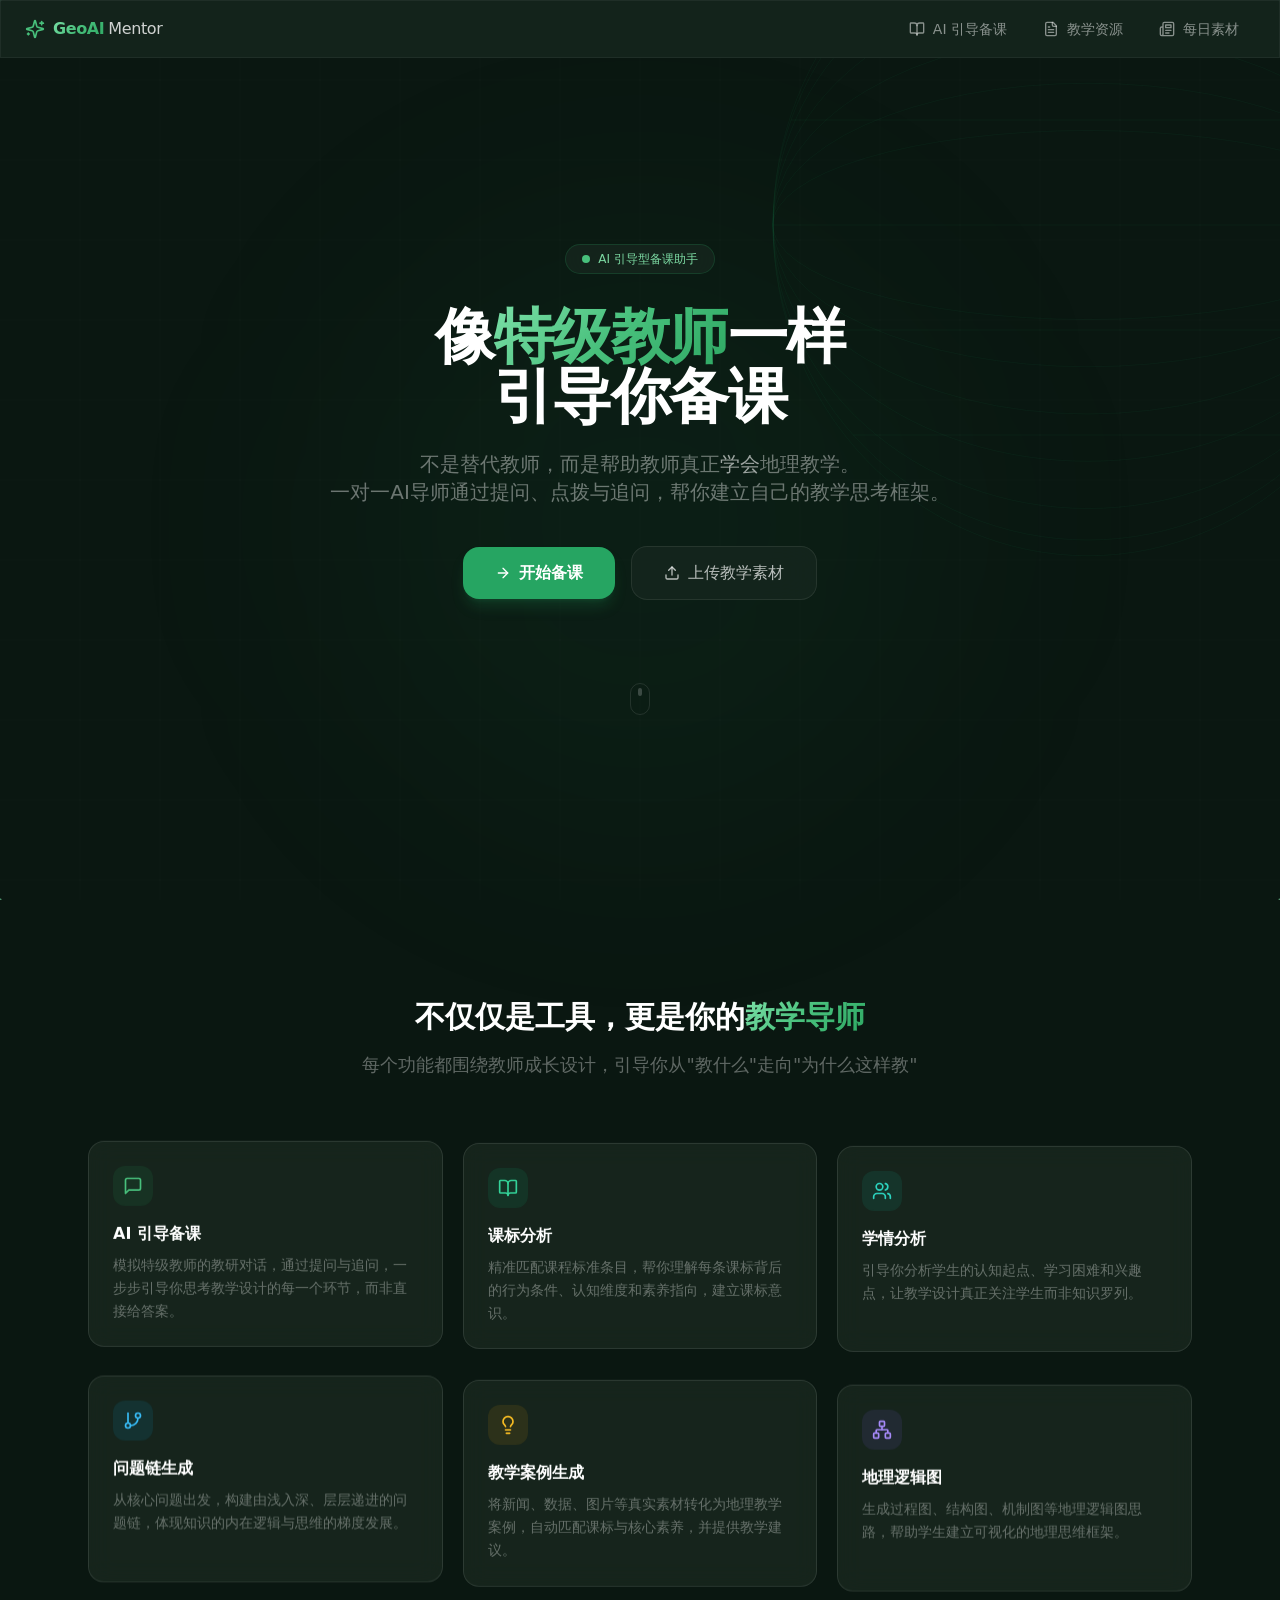
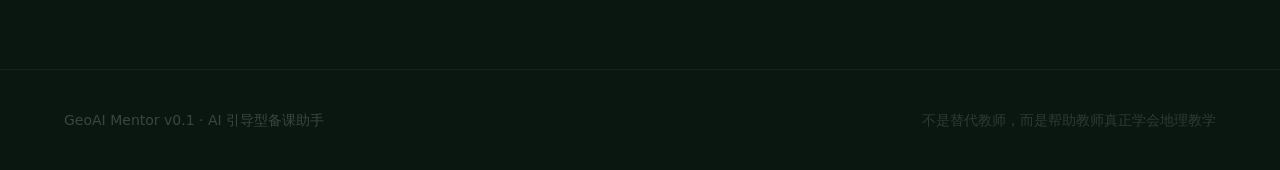
==== index.html @ d13f0907 "GeoAI Mentor web files" ====
<!DOCTYPE html><!--dOukyN49mDWOWyiP4gIJj--><html lang="zh-CN" class="dark"><head><meta charSet="utf-8"/><meta name="viewport" content="width=device-width, initial-scale=1"/><link rel="stylesheet" href="/_next/static/css/9f724b071c34bbd0.css" data-precedence="next"/><link rel="preload" as="script" fetchPriority="low" href="/_next/static/chunks/webpack-669ed450fc80d55c.js"/><script src="/_next/static/chunks/4bd1b696-c023c6e3521b1417.js" async=""></script><script src="/_next/static/chunks/255-d47fd57964443afe.js" async=""></script><script src="/_next/static/chunks/main-app-f5588b640bef6b7d.js" async=""></script><script src="/_next/static/chunks/429-f505fb814a1fc356.js" async=""></script><script src="/_next/static/chunks/app/page-db9d579da7095c3a.js" async=""></script><title>GeoAI Mentor · 像特级教师一样引导你备课</title><meta name="description" content="面向高中地理新手教师的 AI 引导型备课助手。不是替代教师，而是帮助教师真正学会地理教学。"/><script src="/_next/static/chunks/polyfills-42372ed130431b0a.js" noModule=""></script></head><body class="min-h-screen bg-surface-950 text-white antialiased"><div hidden=""><!--$--><!--/$--></div><canvas class="fixed inset-0 pointer-events-none" style="z-index:0"></canvas><div class="relative z-10"><nav class="fixed top-0 left-0 right-0 z-50 glass border-b border-white/5"><div class="max-w-7xl mx-auto px-6 h-14 flex items-center justify-between"><a class="flex items-center gap-2 group" href="/"><svg xmlns="http://www.w3.org/2000/svg" width="24" height="24" viewBox="0 0 24 24" fill="none" stroke="currentColor" stroke-width="2" stroke-linecap="round" stroke-linejoin="round" class="lucide lucide-sparkles w-5 h-5 text-brand-400 group-hover:text-brand-300 transition-colors"><path d="M9.937 15.5A2 2 0 0 0 8.5 14.063l-6.135-1.582a.5.5 0 0 1 0-.962L8.5 9.936A2 2 0 0 0 9.937 8.5l1.582-6.135a.5.5 0 0 1 .963 0L14.063 8.5A2 2 0 0 0 15.5 9.937l6.135 1.581a.5.5 0 0 1 0 .964L15.5 14.063a2 2 0 0 0-1.437 1.437l-1.582 6.135a.5.5 0 0 1-.963 0z"></path><path d="M20 3v4"></path><path d="M22 5h-4"></path><path d="M4 17v2"></path><path d="M5 18H3"></path></svg><span class="font-bold text-base tracking-tight"><span class="gradient-text">GeoAI</span><span class="text-white/80 font-normal ml-1">Mentor</span></span></a><div class="flex items-center gap-1"><a href="/mentor"><span class="relative flex items-center gap-2 px-4 py-2 rounded-xl text-sm font-medium transition-colors text-white/50 hover:text-white/80" tabindex="0"><svg xmlns="http://www.w3.org/2000/svg" width="24" height="24" viewBox="0 0 24 24" fill="none" stroke="currentColor" stroke-width="2" stroke-linecap="round" stroke-linejoin="round" class="lucide lucide-book-open w-4 h-4"><path d="M12 7v14"></path><path d="M3 18a1 1 0 0 1-1-1V4a1 1 0 0 1 1-1h5a4 4 0 0 1 4 4 4 4 0 0 1 4-4h5a1 1 0 0 1 1 1v13a1 1 0 0 1-1 1h-6a3 3 0 0 0-3 3 3 3 0 0 0-3-3z"></path></svg>AI 引导备课</span></a><a href="/resources"><span class="relative flex items-center gap-2 px-4 py-2 rounded-xl text-sm font-medium transition-colors text-white/50 hover:text-white/80" tabindex="0"><svg xmlns="http://www.w3.org/2000/svg" width="24" height="24" viewBox="0 0 24 24" fill="none" stroke="currentColor" stroke-width="2" stroke-linecap="round" stroke-linejoin="round" class="lucide lucide-file-text w-4 h-4"><path d="M15 2H6a2 2 0 0 0-2 2v16a2 2 0 0 0 2 2h12a2 2 0 0 0 2-2V7Z"></path><path d="M14 2v4a2 2 0 0 0 2 2h4"></path><path d="M10 9H8"></path><path d="M16 13H8"></path><path d="M16 17H8"></path></svg>教学资源</span></a><a href="/daily"><span class="relative flex items-center gap-2 px-4 py-2 rounded-xl text-sm font-medium transition-colors text-white/50 hover:text-white/80" tabindex="0"><svg xmlns="http://www.w3.org/2000/svg" width="24" height="24" viewBox="0 0 24 24" fill="none" stroke="currentColor" stroke-width="2" stroke-linecap="round" stroke-linejoin="round" class="lucide lucide-newspaper w-4 h-4"><path d="M4 22h16a2 2 0 0 0 2-2V4a2 2 0 0 0-2-2H8a2 2 0 0 0-2 2v16a2 2 0 0 1-2 2Zm0 0a2 2 0 0 1-2-2v-9c0-1.1.9-2 2-2h2"></path><path d="M18 14h-8"></path><path d="M15 18h-5"></path><path d="M10 6h8v4h-8V6Z"></path></svg>每日素材</span></a></div></div></nav><section class="relative min-h-screen flex items-center justify-center px-6 pt-14"><div class="absolute top-1/4 left-1/2 -translate-x-1/2 w-[600px] h-[600px] bg-brand-500/5 rounded-full blur-[120px]"></div><div class="relative z-10 max-w-4xl mx-auto text-center"><div style="opacity:0;transform:translateY(30px)"><div class="inline-flex items-center gap-2 px-4 py-1.5 rounded-full glass border-brand-500/20 mb-8"><span class="w-2 h-2 rounded-full bg-brand-400 animate-pulse-soft"></span><span class="text-xs text-brand-300 font-medium">AI 引导型备课助手</span></div></div><h1 class="text-4xl sm:text-5xl md:text-6xl font-bold tracking-tight leading-tight mb-6" style="opacity:0;transform:translateY(30px)">像<span class="gradient-text">特级教师</span>一样<br/>引导你备课</h1><p class="text-lg md:text-xl text-white/40 max-w-2xl mx-auto mb-10 leading-relaxed" style="opacity:0;transform:translateY(30px)">不是替代教师，而是帮助教师真正<span class="text-white/60">学会</span>地理教学。<br/>一对一AI导师通过提问、点拨与追问，帮你建立自己的教学思考框架。</p><div class="flex flex-col sm:flex-row items-center justify-center gap-4" style="opacity:0;transform:translateY(30px)"><a href="/mentor"><button class="flex items-center gap-2 px-8 py-3.5 bg-brand-500 hover:bg-brand-400 text-white font-semibold rounded-2xl transition-colors shadow-lg shadow-brand-500/20" tabindex="0"><svg xmlns="http://www.w3.org/2000/svg" width="24" height="24" viewBox="0 0 24 24" fill="none" stroke="currentColor" stroke-width="2" stroke-linecap="round" stroke-linejoin="round" class="lucide lucide-arrow-right w-4 h-4"><path d="M5 12h14"></path><path d="m12 5 7 7-7 7"></path></svg>开始备课</button></a><a href="/resources"><button class="flex items-center gap-2 px-8 py-3.5 glass hover:bg-white/5 text-white/70 hover:text-white font-medium rounded-2xl transition-colors" tabindex="0"><svg xmlns="http://www.w3.org/2000/svg" width="24" height="24" viewBox="0 0 24 24" fill="none" stroke="currentColor" stroke-width="2" stroke-linecap="round" stroke-linejoin="round" class="lucide lucide-upload w-4 h-4"><path d="M21 15v4a2 2 0 0 1-2 2H5a2 2 0 0 1-2-2v-4"></path><polyline points="17 8 12 3 7 8"></polyline><line x1="12" x2="12" y1="3" y2="15"></line></svg>上传教学素材</button></a></div><div class="mt-20" style="opacity:0"><div class="w-5 h-8 rounded-full border border-white/10 mx-auto flex items-start justify-center p-1"><div class="w-1 h-2 rounded-full bg-white/20"></div></div></div></div></section><section class="relative z-10 max-w-6xl mx-auto px-6 py-24"><div class="text-center mb-16" style="opacity:0;transform:translateY(20px)"><h2 class="text-3xl font-bold text-white mb-4">不仅仅是工具，更是你的<span class="gradient-text">教学导师</span></h2><p class="text-white/35 text-lg max-w-2xl mx-auto">每个功能都围绕教师成长设计，引导你从&quot;教什么&quot;走向&quot;为什么这样教&quot;</p></div><div class="grid grid-cols-1 sm:grid-cols-2 lg:grid-cols-3 gap-5"><div class="glass-light rounded-2xl p-6 transition-colors glass-hover cursor-pointer  " style="opacity:0;transform:translateY(20px)"><div class="w-10 h-10 rounded-xl bg-brand-500/10 flex items-center justify-center mb-4"><svg xmlns="http://www.w3.org/2000/svg" width="24" height="24" viewBox="0 0 24 24" fill="none" stroke="currentColor" stroke-width="2" stroke-linecap="round" stroke-linejoin="round" class="lucide lucide-message-square w-5 h-5 text-brand-400"><path d="M21 15a2 2 0 0 1-2 2H7l-4 4V5a2 2 0 0 1 2-2h14a2 2 0 0 1 2 2z"></path></svg></div><h3 class="font-semibold text-white mb-2">AI 引导备课</h3><p class="text-sm text-white/35 leading-relaxed">模拟特级教师的教研对话，通过提问与追问，一步步引导你思考教学设计的每一个环节，而非直接给答案。</p></div><div class="glass-light rounded-2xl p-6 transition-colors glass-hover cursor-pointer  " style="opacity:0;transform:translateY(20px)"><div class="w-10 h-10 rounded-xl bg-emerald-500/10 flex items-center justify-center mb-4"><svg xmlns="http://www.w3.org/2000/svg" width="24" height="24" viewBox="0 0 24 24" fill="none" stroke="currentColor" stroke-width="2" stroke-linecap="round" stroke-linejoin="round" class="lucide lucide-book-open w-5 h-5 text-emerald-400"><path d="M12 7v14"></path><path d="M3 18a1 1 0 0 1-1-1V4a1 1 0 0 1 1-1h5a4 4 0 0 1 4 4 4 4 0 0 1 4-4h5a1 1 0 0 1 1 1v13a1 1 0 0 1-1 1h-6a3 3 0 0 0-3 3 3 3 0 0 0-3-3z"></path></svg></div><h3 class="font-semibold text-white mb-2">课标分析</h3><p class="text-sm text-white/35 leading-relaxed">精准匹配课程标准条目，帮你理解每条课标背后的行为条件、认知维度和素养指向，建立课标意识。</p></div><div class="glass-light rounded-2xl p-6 transition-colors glass-hover cursor-pointer  " style="opacity:0;transform:translateY(20px)"><div class="w-10 h-10 rounded-xl bg-teal-500/10 flex items-center justify-center mb-4"><svg xmlns="http://www.w3.org/2000/svg" width="24" height="24" viewBox="0 0 24 24" fill="none" stroke="currentColor" stroke-width="2" stroke-linecap="round" stroke-linejoin="round" class="lucide lucide-users w-5 h-5 text-teal-400"><path d="M16 21v-2a4 4 0 0 0-4-4H6a4 4 0 0 0-4 4v2"></path><circle cx="9" cy="7" r="4"></circle><path d="M22 21v-2a4 4 0 0 0-3-3.87"></path><path d="M16 3.13a4 4 0 0 1 0 7.75"></path></svg></div><h3 class="font-semibold text-white mb-2">学情分析</h3><p class="text-sm text-white/35 leading-relaxed">引导你分析学生的认知起点、学习困难和兴趣点，让教学设计真正关注学生而非知识罗列。</p></div><div class="glass-light rounded-2xl p-6 transition-colors glass-hover cursor-pointer  " style="opacity:0;transform:translateY(20px)"><div class="w-10 h-10 rounded-xl bg-sky-500/10 flex items-center justify-center mb-4"><svg xmlns="http://www.w3.org/2000/svg" width="24" height="24" viewBox="0 0 24 24" fill="none" stroke="currentColor" stroke-width="2" stroke-linecap="round" stroke-linejoin="round" class="lucide lucide-git-branch w-5 h-5 text-sky-400"><line x1="6" x2="6" y1="3" y2="15"></line><circle cx="18" cy="6" r="3"></circle><circle cx="6" cy="18" r="3"></circle><path d="M18 9a9 9 0 0 1-9 9"></path></svg></div><h3 class="font-semibold text-white mb-2">问题链生成</h3><p class="text-sm text-white/35 leading-relaxed">从核心问题出发，构建由浅入深、层层递进的问题链，体现知识的内在逻辑与思维的梯度发展。</p></div><div class="glass-light rounded-2xl p-6 transition-colors glass-hover cursor-pointer  " style="opacity:0;transform:translateY(20px)"><div class="w-10 h-10 rounded-xl bg-amber-500/10 flex items-center justify-center mb-4"><svg xmlns="http://www.w3.org/2000/svg" width="24" height="24" viewBox="0 0 24 24" fill="none" stroke="currentColor" stroke-width="2" stroke-linecap="round" stroke-linejoin="round" class="lucide lucide-lightbulb w-5 h-5 text-amber-400"><path d="M15 14c.2-1 .7-1.7 1.5-2.5 1-.9 1.5-2.2 1.5-3.5A6 6 0 0 0 6 8c0 1 .2 2.2 1.5 3.5.7.7 1.3 1.5 1.5 2.5"></path><path d="M9 18h6"></path><path d="M10 22h4"></path></svg></div><h3 class="font-semibold text-white mb-2">教学案例生成</h3><p class="text-sm text-white/35 leading-relaxed">将新闻、数据、图片等真实素材转化为地理教学案例，自动匹配课标与核心素养，并提供教学建议。</p></div><div class="glass-light rounded-2xl p-6 transition-colors glass-hover cursor-pointer  " style="opacity:0;transform:translateY(20px)"><div class="w-10 h-10 rounded-xl bg-violet-500/10 flex items-center justify-center mb-4"><svg xmlns="http://www.w3.org/2000/svg" width="24" height="24" viewBox="0 0 24 24" fill="none" stroke="currentColor" stroke-width="2" stroke-linecap="round" stroke-linejoin="round" class="lucide lucide-network w-5 h-5 text-violet-400"><rect x="16" y="16" width="6" height="6" rx="1"></rect><rect x="2" y="16" width="6" height="6" rx="1"></rect><rect x="9" y="2" width="6" height="6" rx="1"></rect><path d="M5 16v-3a1 1 0 0 1 1-1h12a1 1 0 0 1 1 1v3"></path><path d="M12 12V8"></path></svg></div><h3 class="font-semibold text-white mb-2">地理逻辑图</h3><p class="text-sm text-white/35 leading-relaxed">生成过程图、结构图、机制图等地理逻辑图思路，帮助学生建立可视化的地理思维框架。</p></div></div></section><footer class="relative z-10 border-t border-white/5 py-10 px-6"><div class="max-w-6xl mx-auto flex flex-col sm:flex-row items-center justify-between gap-4"><p class="text-sm text-white/20">GeoAI Mentor v0.1 · AI 引导型备课助手</p><p class="text-sm text-white/15">不是替代教师，而是帮助教师真正学会地理教学</p></div></footer></div><!--$--><!--/$--><script src="/_next/static/chunks/webpack-669ed450fc80d55c.js" id="_R_" async=""></script><script>(self.__next_f=self.__next_f||[]).push([0])</script><script>self.__next_f.push([1,"1:\"$Sreact.fragment\"\n2:I[9766,[],\"\"]\n3:I[8924,[],\"\"]\n4:I[5200,[\"429\",\"static/chunks/429-f505fb814a1fc356.js\",\"974\",\"static/chunks/app/page-db9d579da7095c3a.js\"],\"default\"]\n5:I[5865,[\"429\",\"static/chunks/429-f505fb814a1fc356.js\",\"974\",\"static/chunks/app/page-db9d579da7095c3a.js\"],\"default\"]\n6:I[1447,[\"429\",\"static/chunks/429-f505fb814a1fc356.js\",\"974\",\"static/chunks/app/page-db9d579da7095c3a.js\"],\"default\"]\n7:I[5465,[\"429\",\"static/chunks/429-f505fb814a1fc356.js\",\"974\",\"static/chunks/app/page-db9d579da7095c3a.js\"],\"default\"]\n8:I[4431,[],\"OutletBoundary\"]\na:I[5278,[],\"AsyncMetadataOutlet\"]\nc:I[4431,[],\"ViewportBoundary\"]\ne:I[4431,[],\"MetadataBoundary\"]\nf:\"$Sreact.suspense\"\n11:I[7150,[],\"\"]\n:HL[\"/_next/static/css/9f724b071c34bbd0.css\",\"style\"]\n"])</script><script>self.__next_f.push([1,"0:{\"P\":null,\"b\":\"dOukyN49mDWOWyiP4gIJj\",\"p\":\"\",\"c\":[\"\",\"\"],\"i\":false,\"f\":[[[\"\",{\"children\":[\"__PAGE__\",{}]},\"$undefined\",\"$undefined\",true],[\"\",[\"$\",\"$1\",\"c\",{\"children\":[[[\"$\",\"link\",\"0\",{\"rel\":\"stylesheet\",\"href\":\"/_next/static/css/9f724b071c34bbd0.css\",\"precedence\":\"next\",\"crossOrigin\":\"$undefined\",\"nonce\":\"$undefined\"}]],[\"$\",\"html\",null,{\"lang\":\"zh-CN\",\"className\":\"dark\",\"children\":[\"$\",\"body\",null,{\"className\":\"min-h-screen bg-surface-950 text-white antialiased\",\"children\":[\"$\",\"$L2\",null,{\"parallelRouterKey\":\"children\",\"error\":\"$undefined\",\"errorStyles\":\"$undefined\",\"errorScripts\":\"$undefined\",\"template\":[\"$\",\"$L3\",null,{}],\"templateStyles\":\"$undefined\",\"templateScripts\":\"$undefined\",\"notFound\":[[[\"$\",\"title\",null,{\"children\":\"404: This page could not be found.\"}],[\"$\",\"div\",null,{\"style\":{\"fontFamily\":\"system-ui,\\\"Segoe UI\\\",Roboto,Helvetica,Arial,sans-serif,\\\"Apple Color Emoji\\\",\\\"Segoe UI Emoji\\\"\",\"height\":\"100vh\",\"textAlign\":\"center\",\"display\":\"flex\",\"flexDirection\":\"column\",\"alignItems\":\"center\",\"justifyContent\":\"center\"},\"children\":[\"$\",\"div\",null,{\"children\":[[\"$\",\"style\",null,{\"dangerouslySetInnerHTML\":{\"__html\":\"body{color:#000;background:#fff;margin:0}.next-error-h1{border-right:1px solid rgba(0,0,0,.3)}@media (prefers-color-scheme:dark){body{color:#fff;background:#000}.next-error-h1{border-right:1px solid rgba(255,255,255,.3)}}\"}}],[\"$\",\"h1\",null,{\"className\":\"next-error-h1\",\"style\":{\"display\":\"inline-block\",\"margin\":\"0 20px 0 0\",\"padding\":\"0 23px 0 0\",\"fontSize\":24,\"fontWeight\":500,\"verticalAlign\":\"top\",\"lineHeight\":\"49px\"},\"children\":404}],[\"$\",\"div\",null,{\"style\":{\"display\":\"inline-block\"},\"children\":[\"$\",\"h2\",null,{\"style\":{\"fontSize\":14,\"fontWeight\":400,\"lineHeight\":\"49px\",\"margin\":0},\"children\":\"This page could not be found.\"}]}]]}]}]],[]],\"forbidden\":\"$undefined\",\"unauthorized\":\"$undefined\"}]}]}]]}],{\"children\":[\"__PAGE__\",[\"$\",\"$1\",\"c\",{\"children\":[[[\"$\",\"$L4\",null,{}],[\"$\",\"div\",null,{\"className\":\"relative z-10\",\"children\":[[\"$\",\"$L5\",null,{}],[\"$\",\"$L6\",null,{}],[\"$\",\"$L7\",null,{}],[\"$\",\"footer\",null,{\"className\":\"relative z-10 border-t border-white/5 py-10 px-6\",\"children\":[\"$\",\"div\",null,{\"className\":\"max-w-6xl mx-auto flex flex-col sm:flex-row items-center justify-between gap-4\",\"children\":[[\"$\",\"p\",null,{\"className\":\"text-sm text-white/20\",\"children\":\"GeoAI Mentor v0.1 · AI 引导型备课助手\"}],[\"$\",\"p\",null,{\"className\":\"text-sm text-white/15\",\"children\":\"不是替代教师，而是帮助教师真正学会地理教学\"}]]}]}]]}]],null,[\"$\",\"$L8\",null,{\"children\":[\"$L9\",[\"$\",\"$La\",null,{\"promise\":\"$@b\"}]]}]]}],{},null,false]},null,false],[\"$\",\"$1\",\"h\",{\"children\":[null,[[\"$\",\"$Lc\",null,{\"children\":\"$Ld\"}],null],[\"$\",\"$Le\",null,{\"children\":[\"$\",\"div\",null,{\"hidden\":true,\"children\":[\"$\",\"$f\",null,{\"fallback\":null,\"children\":\"$L10\"}]}]}]]}],false]],\"m\":\"$undefined\",\"G\":[\"$11\",[]],\"s\":false,\"S\":true}\n"])</script><script>self.__next_f.push([1,"d:[[\"$\",\"meta\",\"0\",{\"charSet\":\"utf-8\"}],[\"$\",\"meta\",\"1\",{\"name\":\"viewport\",\"content\":\"width=device-width, initial-scale=1\"}]]\n9:null\n"])</script><script>self.__next_f.push([1,"b:{\"metadata\":[[\"$\",\"title\",\"0\",{\"children\":\"GeoAI Mentor · 像特级教师一样引导你备课\"}],[\"$\",\"meta\",\"1\",{\"name\":\"description\",\"content\":\"面向高中地理新手教师的 AI 引导型备课助手。不是替代教师，而是帮助教师真正学会地理教学。\"}]],\"error\":null,\"digest\":\"$undefined\"}\n"])</script><script>self.__next_f.push([1,"10:\"$b:metadata\"\n"])</script></body></html>
---- _next/static/css/9f724b071c34bbd0.css ----
*,:after,:before{--tw-border-spacing-x:0;--tw-border-spacing-y:0;--tw-translate-x:0;--tw-translate-y:0;--tw-rotate:0;--tw-skew-x:0;--tw-skew-y:0;--tw-scale-x:1;--tw-scale-y:1;--tw-pan-x: ;--tw-pan-y: ;--tw-pinch-zoom: ;--tw-scroll-snap-strictness:proximity;--tw-gradient-from-position: ;--tw-gradient-via-position: ;--tw-gradient-to-position: ;--tw-ordinal: ;--tw-slashed-zero: ;--tw-numeric-figure: ;--tw-numeric-spacing: ;--tw-numeric-fraction: ;--tw-ring-inset: ;--tw-ring-offset-width:0px;--tw-ring-offset-color:#fff;--tw-ring-color:rgb(59 130 246/0.5);--tw-ring-offset-shadow:0 0 #0000;--tw-ring-shadow:0 0 #0000;--tw-shadow:0 0 #0000;--tw-shadow-colored:0 0 #0000;--tw-blur: ;--tw-brightness: ;--tw-contrast: ;--tw-grayscale: ;--tw-hue-rotate: ;--tw-invert: ;--tw-saturate: ;--tw-sepia: ;--tw-drop-shadow: ;--tw-backdrop-blur: ;--tw-backdrop-brightness: ;--tw-backdrop-contrast: ;--tw-backdrop-grayscale: ;--tw-backdrop-hue-rotate: ;--tw-backdrop-invert: ;--tw-backdrop-opacity: ;--tw-backdrop-saturate: ;--tw-backdrop-sepia: ;--tw-contain-size: ;--tw-contain-layout: ;--tw-contain-paint: ;--tw-contain-style: }::backdrop{--tw-border-spacing-x:0;--tw-border-spacing-y:0;--tw-translate-x:0;--tw-translate-y:0;--tw-rotate:0;--tw-skew-x:0;--tw-skew-y:0;--tw-scale-x:1;--tw-scale-y:1;--tw-pan-x: ;--tw-pan-y: ;--tw-pinch-zoom: ;--tw-scroll-snap-strictness:proximity;--tw-gradient-from-position: ;--tw-gradient-via-position: ;--tw-gradient-to-position: ;--tw-ordinal: ;--tw-slashed-zero: ;--tw-numeric-figure: ;--tw-numeric-spacing: ;--tw-numeric-fraction: ;--tw-ring-inset: ;--tw-ring-offset-width:0px;--tw-ring-offset-color:#fff;--tw-ring-color:rgb(59 130 246/0.5);--tw-ring-offset-shadow:0 0 #0000;--tw-ring-shadow:0 0 #0000;--tw-shadow:0 0 #0000;--tw-shadow-colored:0 0 #0000;--tw-blur: ;--tw-brightness: ;--tw-contrast: ;--tw-grayscale: ;--tw-hue-rotate: ;--tw-invert: ;--tw-saturate: ;--tw-sepia: ;--tw-drop-shadow: ;--tw-backdrop-blur: ;--tw-backdrop-brightness: ;--tw-backdrop-contrast: ;--tw-backdrop-grayscale: ;--tw-backdrop-hue-rotate: ;--tw-backdrop-invert: ;--tw-backdrop-opacity: ;--tw-backdrop-saturate: ;--tw-backdrop-sepia: ;--tw-contain-size: ;--tw-contain-layout: ;--tw-contain-paint: ;--tw-contain-style: }/*
! tailwindcss v3.4.19 | MIT License | https://tailwindcss.com
*/*,:after,:before{box-sizing:border-box;border:0 solid #e5e7eb}:after,:before{--tw-content:""}:host,html{line-height:1.5;-webkit-text-size-adjust:100%;-moz-tab-size:4;-o-tab-size:4;tab-size:4;font-family:ui-sans-serif,system-ui,sans-serif,Apple Color Emoji,Segoe UI Emoji,Segoe UI Symbol,Noto Color Emoji;font-feature-settings:normal;font-variation-settings:normal;-webkit-tap-highlight-color:transparent}body{margin:0;line-height:inherit}hr{height:0;color:inherit;border-top-width:1px}abbr:where([title]){-webkit-text-decoration:underline dotted;text-decoration:underline dotted}h1,h2,h3,h4,h5,h6{font-size:inherit;font-weight:inherit}a{color:inherit;text-decoration:inherit}b,strong{font-weight:bolder}code,kbd,pre,samp{font-family:ui-monospace,SFMono-Regular,Menlo,Monaco,Consolas,Liberation Mono,Courier New,monospace;font-feature-settings:normal;font-variation-settings:normal;font-size:1em}small{font-size:80%}sub,sup{font-size:75%;line-height:0;position:relative;vertical-align:baseline}sub{bottom:-.25em}sup{top:-.5em}table{text-indent:0;border-color:inherit;border-collapse:collapse}button,input,optgroup,select,textarea{font-family:inherit;font-feature-settings:inherit;font-variation-settings:inherit;font-size:100%;font-weight:inherit;line-height:inherit;letter-spacing:inherit;color:inherit;margin:0;padding:0}button,select{text-transform:none}button,input:where([type=button]),input:where([type=reset]),input:where([type=submit]){-webkit-appearance:button;background-color:transparent;background-image:none}:-moz-focusring{outline:auto}:-moz-ui-invalid{box-shadow:none}progress{vertical-align:baseline}::-webkit-inner-spin-button,::-webkit-outer-spin-button{height:auto}[type=search]{-webkit-appearance:textfield;outline-offset:-2px}::-webkit-search-decoration{-webkit-appearance:none}::-webkit-file-upload-button{-webkit-appearance:button;font:inherit}summary{display:list-item}blockquote,dd,dl,figure,h1,h2,h3,h4,h5,h6,hr,p,pre{margin:0}fieldset{margin:0}fieldset,legend{padding:0}menu,ol,ul{list-style:none;margin:0;padding:0}dialog{padding:0}textarea{resize:vertical}input::-moz-placeholder,textarea::-moz-placeholder{opacity:1;color:#9ca3af}input::placeholder,textarea::placeholder{opacity:1;color:#9ca3af}[role=button],button{cursor:pointer}:disabled{cursor:default}audio,canvas,embed,iframe,img,object,svg,video{display:block;vertical-align:middle}img,video{max-width:100%;height:auto}[hidden]:where(:not([hidden=until-found])){display:none}*{box-sizing:border-box}body{background:#0f1a14;color:#e4ede6;font-family:Inter,PingFang SC,Microsoft YaHei,system-ui,sans-serif;-webkit-font-smoothing:antialiased}.glass{background:rgba(22,38,30,.85);backdrop-filter:blur(20px);-webkit-backdrop-filter:blur(20px);border:1px solid rgba(255,255,255,.08)}.glass-light{background:rgba(28,44,34,.7);backdrop-filter:blur(12px);-webkit-backdrop-filter:blur(12px);border:1px solid rgba(255,255,255,.1)}.glass-hover:hover{background:rgba(32,50,38,.9);border-color:rgba(46,168,99,.3)}.gradient-text{background:linear-gradient(135deg,#7ce0a8,#48c07c,#2ea863);-webkit-background-clip:text;-webkit-text-fill-color:transparent;background-clip:text}.glow-green{box-shadow:0 0 40px rgba(46,168,99,.12),0 0 80px rgba(46,168,99,.06)}.pointer-events-none{pointer-events:none}.fixed{position:fixed}.absolute{position:absolute}.relative{position:relative}.inset-0{inset:0}.left-0{left:0}.left-1\/2{left:50%}.left-3{left:.75rem}.right-0{right:0}.top-0{top:0}.top-1\/2{top:50%}.top-1\/4{top:25%}.z-10{z-index:10}.z-50{z-index:50}.mx-3{margin-left:.75rem;margin-right:.75rem}.mx-auto{margin-left:auto;margin-right:auto}.my-1{margin-top:.25rem}.mb-1,.my-1{margin-bottom:.25rem}.mb-10{margin-bottom:2.5rem}.mb-16{margin-bottom:4rem}.mb-2{margin-bottom:.5rem}.mb-3{margin-bottom:.75rem}.mb-4{margin-bottom:1rem}.mb-6{margin-bottom:1.5rem}.mb-8{margin-bottom:2rem}.ml-1{margin-left:.25rem}.ml-3{margin-left:.75rem}.mt-0\.5{margin-top:.125rem}.mt-1{margin-top:.25rem}.mt-1\.5{margin-top:.375rem}.mt-20{margin-top:5rem}.mt-3{margin-top:.75rem}.mt-4{margin-top:1rem}.mt-6{margin-top:1.5rem}.line-clamp-2{-webkit-line-clamp:2}.line-clamp-2,.line-clamp-3{overflow:hidden;display:-webkit-box;-webkit-box-orient:vertical}.line-clamp-3{-webkit-line-clamp:3}.block{display:block}.flex{display:flex}.inline-flex{display:inline-flex}.grid{display:grid}.hidden{display:none}.h-10{height:2.5rem}.h-12{height:3rem}.h-14{height:3.5rem}.h-16{height:4rem}.h-2{height:.5rem}.h-3{height:.75rem}.h-3\.5{height:.875rem}.h-4{height:1rem}.h-5{height:1.25rem}.h-6{height:1.5rem}.h-7{height:1.75rem}.h-8{height:2rem}.h-9{height:2.25rem}.h-\[600px\]{height:600px}.h-full{height:100%}.h-screen{height:100vh}.max-h-\[400px\]{max-height:400px}.max-h-\[80vh\]{max-height:80vh}.min-h-0{min-height:0}.min-h-screen{min-height:100vh}.w-1{width:.25rem}.w-10{width:2.5rem}.w-12{width:3rem}.w-16{width:4rem}.w-2{width:.5rem}.w-3{width:.75rem}.w-3\.5{width:.875rem}.w-4{width:1rem}.w-5{width:1.25rem}.w-6{width:1.5rem}.w-64{width:16rem}.w-7{width:1.75rem}.w-72{width:18rem}.w-8{width:2rem}.w-9{width:2.25rem}.w-\[600px\]{width:600px}.w-full{width:100%}.min-w-\[200px\]{min-width:200px}.max-w-2xl{max-width:42rem}.max-w-4xl{max-width:56rem}.max-w-6xl{max-width:72rem}.max-w-7xl{max-width:80rem}.max-w-\[400px\]{max-width:400px}.max-w-\[80\%\]{max-width:80%}.max-w-md{max-width:28rem}.flex-1{flex:1 1 0%}.shrink-0{flex-shrink:0}.-translate-x-1\/2{--tw-translate-x:-50%}.-translate-x-1\/2,.-translate-y-1\/2{transform:translate(var(--tw-translate-x),var(--tw-translate-y)) rotate(var(--tw-rotate)) skewX(var(--tw-skew-x)) skewY(var(--tw-skew-y)) scaleX(var(--tw-scale-x)) scaleY(var(--tw-scale-y))}.-translate-y-1\/2{--tw-translate-y:-50%}@keyframes pulse-soft{0%,to{opacity:1}50%{opacity:.5}}.animate-pulse-soft{animation:pulse-soft 3s ease-in-out infinite}@keyframes spin{to{transform:rotate(1turn)}}.animate-spin{animation:spin 1s linear infinite}.cursor-pointer{cursor:pointer}.resize-none{resize:none}.resize{resize:both}.grid-cols-1{grid-template-columns:repeat(1,minmax(0,1fr))}.flex-col{flex-direction:column}.flex-wrap{flex-wrap:wrap}.items-start{align-items:flex-start}.items-end{align-items:flex-end}.items-center{align-items:center}.justify-end{justify-content:flex-end}.justify-center{justify-content:center}.justify-between{justify-content:space-between}.gap-1{gap:.25rem}.gap-1\.5{gap:.375rem}.gap-2{gap:.5rem}.gap-2\.5{gap:.625rem}.gap-3{gap:.75rem}.gap-4{gap:1rem}.gap-5{gap:1.25rem}.gap-8{gap:2rem}.space-y-1>:not([hidden])~:not([hidden]){--tw-space-y-reverse:0;margin-top:calc(.25rem * calc(1 - var(--tw-space-y-reverse)));margin-bottom:calc(.25rem * var(--tw-space-y-reverse))}.space-y-2>:not([hidden])~:not([hidden]){--tw-space-y-reverse:0;margin-top:calc(.5rem * calc(1 - var(--tw-space-y-reverse)));margin-bottom:calc(.5rem * var(--tw-space-y-reverse))}.space-y-5>:not([hidden])~:not([hidden]){--tw-space-y-reverse:0;margin-top:calc(1.25rem * calc(1 - var(--tw-space-y-reverse)));margin-bottom:calc(1.25rem * var(--tw-space-y-reverse))}.space-y-6>:not([hidden])~:not([hidden]){--tw-space-y-reverse:0;margin-top:calc(1.5rem * calc(1 - var(--tw-space-y-reverse)));margin-bottom:calc(1.5rem * var(--tw-space-y-reverse))}.overflow-hidden{overflow:hidden}.overflow-y-auto{overflow-y:auto}.truncate{overflow:hidden;text-overflow:ellipsis;white-space:nowrap}.whitespace-pre-wrap{white-space:pre-wrap}.rounded{border-radius:.25rem}.rounded-2xl{border-radius:1rem}.rounded-full{border-radius:9999px}.rounded-lg{border-radius:.5rem}.rounded-xl{border-radius:.75rem}.border{border-width:1px}.border-2{border-width:2px}.border-b{border-bottom-width:1px}.border-l{border-left-width:1px}.border-l-2{border-left-width:2px}.border-r{border-right-width:1px}.border-t{border-top-width:1px}.border-dashed{border-style:dashed}.border-brand-500\/10{border-color:rgb(38 165 98/.1)}.border-brand-500\/15{border-color:rgb(38 165 98/.15)}.border-brand-500\/20{border-color:rgb(38 165 98/.2)}.border-brand-500\/30{border-color:rgb(38 165 98/.3)}.border-brand-500\/40{border-color:rgb(38 165 98/.4)}.border-red-500\/10{border-color:rgb(239 68 68/.1)}.border-white\/10{border-color:rgb(255 255 255/.1)}.border-white\/5{border-color:rgb(255 255 255/.05)}.bg-amber-500\/10{background-color:rgb(245 158 11/.1)}.bg-amber-500\/15{background-color:rgb(245 158 11/.15)}.bg-black\/60{background-color:rgb(0 0 0/.6)}.bg-blue-500\/15{background-color:rgb(59 130 246/.15)}.bg-brand-400{--tw-bg-opacity:1;background-color:rgb(72 192 124/var(--tw-bg-opacity,1))}.bg-brand-500{--tw-bg-opacity:1;background-color:rgb(38 165 98/var(--tw-bg-opacity,1))}.bg-brand-500\/10{background-color:rgb(38 165 98/.1)}.bg-brand-500\/15{background-color:rgb(38 165 98/.15)}.bg-brand-500\/20{background-color:rgb(38 165 98/.2)}.bg-brand-500\/5{background-color:rgb(38 165 98/.05)}.bg-emerald-500\/10{background-color:rgb(16 185 129/.1)}.bg-emerald-500\/15{background-color:rgb(16 185 129/.15)}.bg-indigo-500\/15{background-color:rgb(99 102 241/.15)}.bg-lime-500\/15{background-color:rgb(132 204 22/.15)}.bg-orange-500\/15{background-color:rgb(249 115 22/.15)}.bg-red-500\/15{background-color:rgb(239 68 68/.15)}.bg-red-500\/5{background-color:rgb(239 68 68/.05)}.bg-rose-500\/15{background-color:rgb(244 63 94/.15)}.bg-sky-500\/10{background-color:rgb(14 165 233/.1)}.bg-sky-500\/15{background-color:rgb(14 165 233/.15)}.bg-surface-800{--tw-bg-opacity:1;background-color:rgb(21 38 28/var(--tw-bg-opacity,1))}.bg-surface-950{--tw-bg-opacity:1;background-color:rgb(10 23 17/var(--tw-bg-opacity,1))}.bg-teal-500\/10{background-color:rgb(20 184 166/.1)}.bg-violet-500\/10{background-color:rgb(139 92 246/.1)}.bg-violet-500\/15{background-color:rgb(139 92 246/.15)}.bg-white\/20{background-color:rgb(255 255 255/.2)}.bg-white\/5{background-color:rgb(255 255 255/.05)}.p-1{padding:.25rem}.p-1\.5{padding:.375rem}.p-3{padding:.75rem}.p-4{padding:1rem}.p-5{padding:1.25rem}.p-6{padding:1.5rem}.px-2{padding-left:.5rem;padding-right:.5rem}.px-3{padding-left:.75rem;padding-right:.75rem}.px-4{padding-left:1rem;padding-right:1rem}.px-5{padding-left:1.25rem;padding-right:1.25rem}.px-6{padding-left:1.5rem;padding-right:1.5rem}.px-8{padding-left:2rem;padding-right:2rem}.py-0\.5{padding-top:.125rem;padding-bottom:.125rem}.py-1\.5{padding-top:.375rem;padding-bottom:.375rem}.py-10{padding-top:2.5rem;padding-bottom:2.5rem}.py-12{padding-top:3rem;padding-bottom:3rem}.py-2{padding-top:.5rem;padding-bottom:.5rem}.py-2\.5{padding-top:.625rem;padding-bottom:.625rem}.py-20{padding-top:5rem;padding-bottom:5rem}.py-24{padding-top:6rem;padding-bottom:6rem}.py-3{padding-top:.75rem;padding-bottom:.75rem}.py-3\.5{padding-top:.875rem;padding-bottom:.875rem}.py-4{padding-top:1rem;padding-bottom:1rem}.py-6{padding-top:1.5rem;padding-bottom:1.5rem}.py-8{padding-top:2rem;padding-bottom:2rem}.pl-10{padding-left:2.5rem}.pl-3{padding-left:.75rem}.pl-9{padding-left:2.25rem}.pr-4{padding-right:1rem}.pt-14{padding-top:3.5rem}.pt-3{padding-top:.75rem}.text-left{text-align:left}.text-center{text-align:center}.font-mono{font-family:ui-monospace,SFMono-Regular,Menlo,Monaco,Consolas,Liberation Mono,Courier New,monospace}.text-2xl{font-size:1.5rem;line-height:2rem}.text-3xl{font-size:1.875rem;line-height:2.25rem}.text-4xl{font-size:2.25rem;line-height:2.5rem}.text-base{font-size:1rem;line-height:1.5rem}.text-lg{font-size:1.125rem;line-height:1.75rem}.text-sm{font-size:.875rem;line-height:1.25rem}.text-xs{font-size:.75rem;line-height:1rem}.font-bold{font-weight:700}.font-medium{font-weight:500}.font-normal{font-weight:400}.font-semibold{font-weight:600}.uppercase{text-transform:uppercase}.italic{font-style:italic}.leading-relaxed{line-height:1.625}.leading-tight{line-height:1.25}.tracking-tight{letter-spacing:-.025em}.tracking-wider{letter-spacing:.05em}.text-amber-300{--tw-text-opacity:1;color:rgb(252 211 77/var(--tw-text-opacity,1))}.text-amber-400{--tw-text-opacity:1;color:rgb(251 191 36/var(--tw-text-opacity,1))}.text-blue-300{--tw-text-opacity:1;color:rgb(147 197 253/var(--tw-text-opacity,1))}.text-brand-300{--tw-text-opacity:1;color:rgb(124 217 162/var(--tw-text-opacity,1))}.text-brand-400{--tw-text-opacity:1;color:rgb(72 192 124/var(--tw-text-opacity,1))}.text-brand-400\/60{color:rgb(72 192 124/.6)}.text-brand-400\/70{color:rgb(72 192 124/.7)}.text-emerald-300{--tw-text-opacity:1;color:rgb(110 231 183/var(--tw-text-opacity,1))}.text-emerald-400{--tw-text-opacity:1;color:rgb(52 211 153/var(--tw-text-opacity,1))}.text-indigo-300{--tw-text-opacity:1;color:rgb(165 180 252/var(--tw-text-opacity,1))}.text-lime-300{--tw-text-opacity:1;color:rgb(190 242 100/var(--tw-text-opacity,1))}.text-orange-300{--tw-text-opacity:1;color:rgb(253 186 116/var(--tw-text-opacity,1))}.text-red-300{--tw-text-opacity:1;color:rgb(252 165 165/var(--tw-text-opacity,1))}.text-red-400\/80{color:rgb(248 113 113/.8)}.text-rose-300{--tw-text-opacity:1;color:rgb(253 164 175/var(--tw-text-opacity,1))}.text-sky-300{--tw-text-opacity:1;color:rgb(125 211 252/var(--tw-text-opacity,1))}.text-sky-400{--tw-text-opacity:1;color:rgb(56 189 248/var(--tw-text-opacity,1))}.text-teal-400{--tw-text-opacity:1;color:rgb(45 212 191/var(--tw-text-opacity,1))}.text-violet-300{--tw-text-opacity:1;color:rgb(196 181 253/var(--tw-text-opacity,1))}.text-violet-400{--tw-text-opacity:1;color:rgb(167 139 250/var(--tw-text-opacity,1))}.text-white{--tw-text-opacity:1;color:rgb(255 255 255/var(--tw-text-opacity,1))}.text-white\/10{color:rgb(255 255 255/.1)}.text-white\/15{color:rgb(255 255 255/.15)}.text-white\/20{color:rgb(255 255 255/.2)}.text-white\/25{color:rgb(255 255 255/.25)}.text-white\/30{color:rgb(255 255 255/.3)}.text-white\/35{color:rgb(255 255 255/.35)}.text-white\/40{color:rgb(255 255 255/.4)}.text-white\/45{color:rgb(255 255 255/.45)}.text-white\/50{color:rgb(255 255 255/.5)}.text-white\/60{color:rgb(255 255 255/.6)}.text-white\/70{color:rgb(255 255 255/.7)}.text-white\/75{color:rgb(255 255 255/.75)}.text-white\/80{color:rgb(255 255 255/.8)}.antialiased{-webkit-font-smoothing:antialiased;-moz-osx-font-smoothing:grayscale}.placeholder-white\/30::-moz-placeholder{color:rgb(255 255 255/.3)}.placeholder-white\/30::placeholder{color:rgb(255 255 255/.3)}.opacity-0{opacity:0}.opacity-20{opacity:.2}.opacity-30{opacity:.3}.shadow-lg{--tw-shadow:0 10px 15px -3px rgb(0 0 0/0.1),0 4px 6px -4px rgb(0 0 0/0.1);--tw-shadow-colored:0 10px 15px -3px var(--tw-shadow-color),0 4px 6px -4px var(--tw-shadow-color);box-shadow:var(--tw-ring-offset-shadow,0 0 #0000),var(--tw-ring-shadow,0 0 #0000),var(--tw-shadow)}.shadow-brand-500\/10{--tw-shadow-color:rgb(38 165 98/0.1);--tw-shadow:var(--tw-shadow-colored)}.shadow-brand-500\/20{--tw-shadow-color:rgb(38 165 98/0.2);--tw-shadow:var(--tw-shadow-colored)}.outline{outline-style:solid}.blur-\[120px\]{--tw-blur:blur(120px)}.blur-\[120px\],.filter{filter:var(--tw-blur) var(--tw-brightness) var(--tw-contrast) var(--tw-grayscale) var(--tw-hue-rotate) var(--tw-invert) var(--tw-saturate) var(--tw-sepia) var(--tw-drop-shadow)}.backdrop-blur-sm{--tw-backdrop-blur:blur(4px);backdrop-filter:var(--tw-backdrop-blur) var(--tw-backdrop-brightness) var(--tw-backdrop-contrast) var(--tw-backdrop-grayscale) var(--tw-backdrop-hue-rotate) var(--tw-backdrop-invert) var(--tw-backdrop-opacity) var(--tw-backdrop-saturate) var(--tw-backdrop-sepia)}.transition{transition-property:color,background-color,border-color,text-decoration-color,fill,stroke,opacity,box-shadow,transform,filter,backdrop-filter;transition-timing-function:cubic-bezier(.4,0,.2,1);transition-duration:.15s}.transition-all{transition-property:all;transition-timing-function:cubic-bezier(.4,0,.2,1);transition-duration:.15s}.transition-colors{transition-property:color,background-color,border-color,text-decoration-color,fill,stroke;transition-timing-function:cubic-bezier(.4,0,.2,1);transition-duration:.15s}.scrollbar-thin::-webkit-scrollbar{width:4px}.scrollbar-thin::-webkit-scrollbar-track{background:transparent}.scrollbar-thin::-webkit-scrollbar-thumb{background:rgba(255,255,255,.1);border-radius:2px}.scrollbar-thin::-webkit-scrollbar-thumb:hover{background:rgba(255,255,255,.18)}[data-motion]{will-change:transform,opacity}.last\:mb-0:last-child{margin-bottom:0}.hover\:border-brand-500\/20:hover{border-color:rgb(38 165 98/.2)}.hover\:bg-brand-400:hover{--tw-bg-opacity:1;background-color:rgb(72 192 124/var(--tw-bg-opacity,1))}.hover\:bg-brand-500\/20:hover{background-color:rgb(38 165 98/.2)}.hover\:bg-white\/10:hover{background-color:rgb(255 255 255/.1)}.hover\:bg-white\/5:hover{background-color:rgb(255 255 255/.05)}.hover\:text-red-400:hover{--tw-text-opacity:1;color:rgb(248 113 113/var(--tw-text-opacity,1))}.hover\:text-white:hover{--tw-text-opacity:1;color:rgb(255 255 255/var(--tw-text-opacity,1))}.hover\:text-white\/60:hover{color:rgb(255 255 255/.6)}.hover\:text-white\/70:hover{color:rgb(255 255 255/.7)}.hover\:text-white\/80:hover{color:rgb(255 255 255/.8)}.focus\:border-brand-500\/30:focus{border-color:rgb(38 165 98/.3)}.focus\:outline-none:focus{outline:2px solid transparent;outline-offset:2px}.focus\:ring-1:focus{--tw-ring-offset-shadow:var(--tw-ring-inset) 0 0 0 var(--tw-ring-offset-width) var(--tw-ring-offset-color);--tw-ring-shadow:var(--tw-ring-inset) 0 0 0 calc(1px + var(--tw-ring-offset-width)) var(--tw-ring-color);box-shadow:var(--tw-ring-offset-shadow),var(--tw-ring-shadow),var(--tw-shadow,0 0 #0000)}.focus\:ring-brand-500\/20:focus{--tw-ring-color:rgb(38 165 98/0.2)}.disabled\:cursor-not-allowed:disabled{cursor:not-allowed}.disabled\:opacity-30:disabled{opacity:.3}.disabled\:opacity-50:disabled{opacity:.5}.group:hover .group-hover\:text-brand-300{--tw-text-opacity:1;color:rgb(124 217 162/var(--tw-text-opacity,1))}.group:hover .group-hover\:text-brand-400{--tw-text-opacity:1;color:rgb(72 192 124/var(--tw-text-opacity,1))}.group:hover .group-hover\:opacity-100{opacity:1}@media (min-width:640px){.sm\:grid-cols-2{grid-template-columns:repeat(2,minmax(0,1fr))}.sm\:flex-row{flex-direction:row}.sm\:text-5xl{font-size:3rem;line-height:1}}@media (min-width:768px){.md\:grid-cols-2{grid-template-columns:repeat(2,minmax(0,1fr))}.md\:text-6xl{font-size:3.75rem;line-height:1}.md\:text-xl{font-size:1.25rem;line-height:1.75rem}}@media (min-width:1024px){.lg\:grid-cols-2{grid-template-columns:repeat(2,minmax(0,1fr))}.lg\:grid-cols-3{grid-template-columns:repeat(3,minmax(0,1fr))}}@media (min-width:1280px){.xl\:block{display:block}}
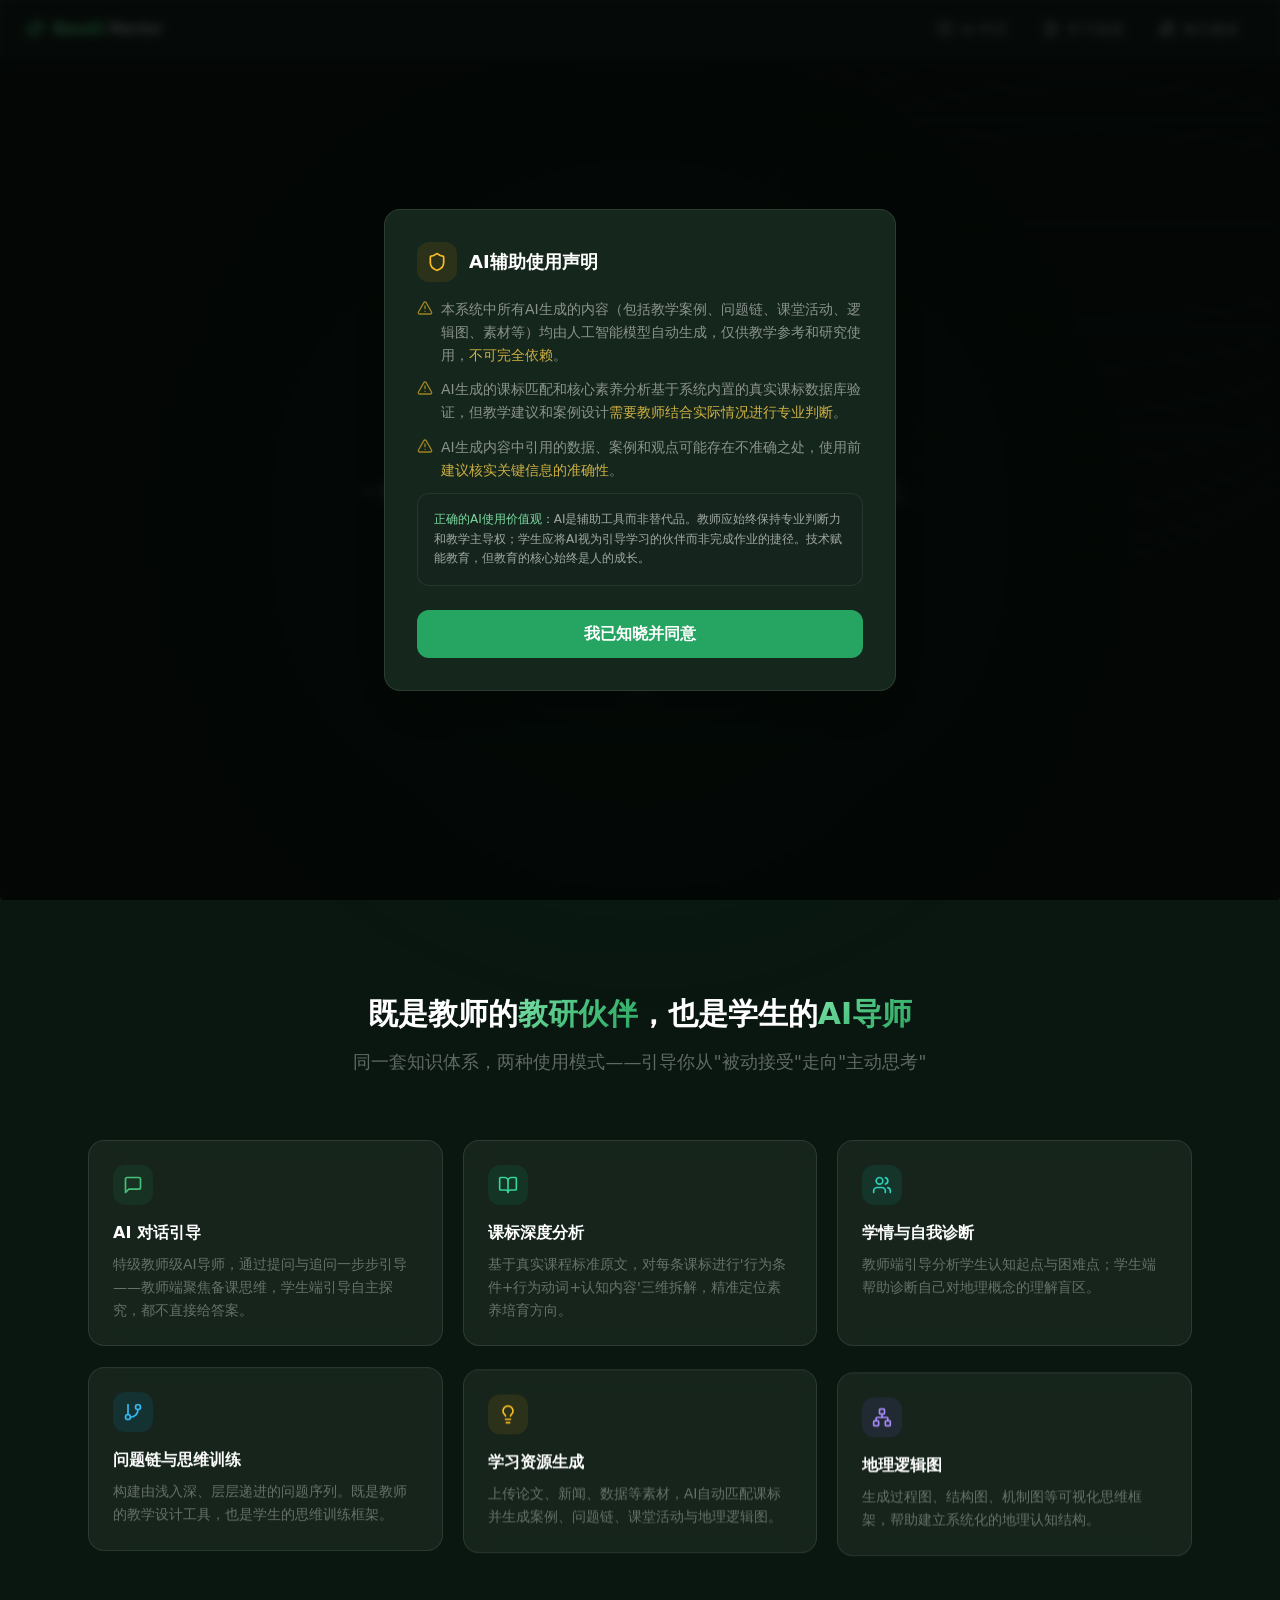
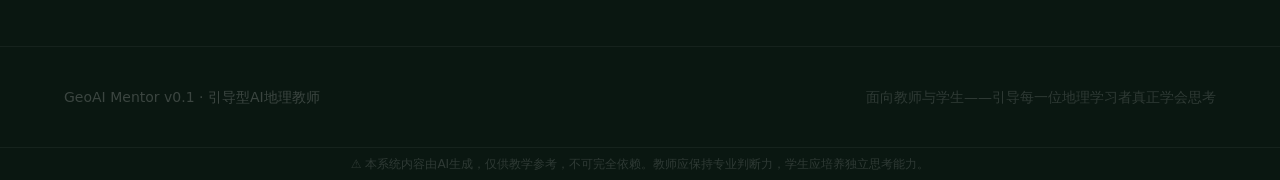
==== commit c8774762: "GeoAI Mentor v1.7 final" ====
--- a/index.html
+++ b/index.html
@@ -1 +1 @@
-<!DOCTYPE html><!--dOukyN49mDWOWyiP4gIJj--><html lang="zh-CN" class="dark"><head><meta charSet="utf-8"/><meta name="viewport" content="width=device-width, initial-scale=1"/><link rel="stylesheet" href="/_next/static/css/9f724b071c34bbd0.css" data-precedence="next"/><link rel="preload" as="script" fetchPriority="low" href="/_next/static/chunks/webpack-669ed450fc80d55c.js"/><script src="/_next/static/chunks/4bd1b696-c023c6e3521b1417.js" async=""></script><script src="/_next/static/chunks/255-d47fd57964443afe.js" async=""></script><script src="/_next/static/chunks/main-app-f5588b640bef6b7d.js" async=""></script><script src="/_next/static/chunks/429-f505fb814a1fc356.js" async=""></script><script src="/_next/static/chunks/app/page-db9d579da7095c3a.js" async=""></script><title>GeoAI Mentor · 像特级教师一样引导你备课</title><meta name="description" content="面向高中地理新手教师的 AI 引导型备课助手。不是替代教师，而是帮助教师真正学会地理教学。"/><script src="/_next/static/chunks/polyfills-42372ed130431b0a.js" noModule=""></script></head><body class="min-h-screen bg-surface-950 text-white antialiased"><div hidden=""><!--$--><!--/$--></div><canvas class="fixed inset-0 pointer-events-none" style="z-index:0"></canvas><div class="relative z-10"><nav class="fixed top-0 left-0 right-0 z-50 glass border-b border-white/5"><div class="max-w-7xl mx-auto px-6 h-14 flex items-center justify-between"><a class="flex items-center gap-2 group" href="/"><svg xmlns="http://www.w3.org/2000/svg" width="24" height="24" viewBox="0 0 24 24" fill="none" stroke="currentColor" stroke-width="2" stroke-linecap="round" stroke-linejoin="round" class="lucide lucide-sparkles w-5 h-5 text-brand-400 group-hover:text-brand-300 transition-colors"><path d="M9.937 15.5A2 2 0 0 0 8.5 14.063l-6.135-1.582a.5.5 0 0 1 0-.962L8.5 9.936A2 2 0 0 0 9.937 8.5l1.582-6.135a.5.5 0 0 1 .963 0L14.063 8.5A2 2 0 0 0 15.5 9.937l6.135 1.581a.5.5 0 0 1 0 .964L15.5 14.063a2 2 0 0 0-1.437 1.437l-1.582 6.135a.5.5 0 0 1-.963 0z"></path><path d="M20 3v4"></path><path d="M22 5h-4"></path><path d="M4 17v2"></path><path d="M5 18H3"></path></svg><span class="font-bold text-base tracking-tight"><span class="gradient-text">GeoAI</span><span class="text-white/80 font-normal ml-1">Mentor</span></span></a><div class="flex items-center gap-1"><a href="/mentor"><span class="relative flex items-center gap-2 px-4 py-2 rounded-xl text-sm font-medium transition-colors text-white/50 hover:text-white/80" tabindex="0"><svg xmlns="http://www.w3.org/2000/svg" width="24" height="24" viewBox="0 0 24 24" fill="none" stroke="currentColor" stroke-width="2" stroke-linecap="round" stroke-linejoin="round" class="lucide lucide-book-open w-4 h-4"><path d="M12 7v14"></path><path d="M3 18a1 1 0 0 1-1-1V4a1 1 0 0 1 1-1h5a4 4 0 0 1 4 4 4 4 0 0 1 4-4h5a1 1 0 0 1 1 1v13a1 1 0 0 1-1 1h-6a3 3 0 0 0-3 3 3 3 0 0 0-3-3z"></path></svg>AI 引导备课</span></a><a href="/resources"><span class="relative flex items-center gap-2 px-4 py-2 rounded-xl text-sm font-medium transition-colors text-white/50 hover:text-white/80" tabindex="0"><svg xmlns="http://www.w3.org/2000/svg" width="24" height="24" viewBox="0 0 24 24" fill="none" stroke="currentColor" stroke-width="2" stroke-linecap="round" stroke-linejoin="round" class="lucide lucide-file-text w-4 h-4"><path d="M15 2H6a2 2 0 0 0-2 2v16a2 2 0 0 0 2 2h12a2 2 0 0 0 2-2V7Z"></path><path d="M14 2v4a2 2 0 0 0 2 2h4"></path><path d="M10 9H8"></path><path d="M16 13H8"></path><path d="M16 17H8"></path></svg>教学资源</span></a><a href="/daily"><span class="relative flex items-center gap-2 px-4 py-2 rounded-xl text-sm font-medium transition-colors text-white/50 hover:text-white/80" tabindex="0"><svg xmlns="http://www.w3.org/2000/svg" width="24" height="24" viewBox="0 0 24 24" fill="none" stroke="currentColor" stroke-width="2" stroke-linecap="round" stroke-linejoin="round" class="lucide lucide-newspaper w-4 h-4"><path d="M4 22h16a2 2 0 0 0 2-2V4a2 2 0 0 0-2-2H8a2 2 0 0 0-2 2v16a2 2 0 0 1-2 2Zm0 0a2 2 0 0 1-2-2v-9c0-1.1.9-2 2-2h2"></path><path d="M18 14h-8"></path><path d="M15 18h-5"></path><path d="M10 6h8v4h-8V6Z"></path></svg>每日素材</span></a></div></div></nav><section class="relative min-h-screen flex items-center justify-center px-6 pt-14"><div class="absolute top-1/4 left-1/2 -translate-x-1/2 w-[600px] h-[600px] bg-brand-500/5 rounded-full blur-[120px]"></div><div class="relative z-10 max-w-4xl mx-auto text-center"><div style="opacity:0;transform:translateY(30px)"><div class="inline-flex items-center gap-2 px-4 py-1.5 rounded-full glass border-brand-500/20 mb-8"><span class="w-2 h-2 rounded-full bg-brand-400 animate-pulse-soft"></span><span class="text-xs text-brand-300 font-medium">AI 引导型备课助手</span></div></div><h1 class="text-4xl sm:text-5xl md:text-6xl font-bold tracking-tight leading-tight mb-6" style="opacity:0;transform:translateY(30px)">像<span class="gradient-text">特级教师</span>一样<br/>引导你备课</h1><p class="text-lg md:text-xl text-white/40 max-w-2xl mx-auto mb-10 leading-relaxed" style="opacity:0;transform:translateY(30px)">不是替代教师，而是帮助教师真正<span class="text-white/60">学会</span>地理教学。<br/>一对一AI导师通过提问、点拨与追问，帮你建立自己的教学思考框架。</p><div class="flex flex-col sm:flex-row items-center justify-center gap-4" style="opacity:0;transform:translateY(30px)"><a href="/mentor"><button class="flex items-center gap-2 px-8 py-3.5 bg-brand-500 hover:bg-brand-400 text-white font-semibold rounded-2xl transition-colors shadow-lg shadow-brand-500/20" tabindex="0"><svg xmlns="http://www.w3.org/2000/svg" width="24" height="24" viewBox="0 0 24 24" fill="none" stroke="currentColor" stroke-width="2" stroke-linecap="round" stroke-linejoin="round" class="lucide lucide-arrow-right w-4 h-4"><path d="M5 12h14"></path><path d="m12 5 7 7-7 7"></path></svg>开始备课</button></a><a href="/resources"><button class="flex items-center gap-2 px-8 py-3.5 glass hover:bg-white/5 text-white/70 hover:text-white font-medium rounded-2xl transition-colors" tabindex="0"><svg xmlns="http://www.w3.org/2000/svg" width="24" height="24" viewBox="0 0 24 24" fill="none" stroke="currentColor" stroke-width="2" stroke-linecap="round" stroke-linejoin="round" class="lucide lucide-upload w-4 h-4"><path d="M21 15v4a2 2 0 0 1-2 2H5a2 2 0 0 1-2-2v-4"></path><polyline points="17 8 12 3 7 8"></polyline><line x1="12" x2="12" y1="3" y2="15"></line></svg>上传教学素材</button></a></div><div class="mt-20" style="opacity:0"><div class="w-5 h-8 rounded-full border border-white/10 mx-auto flex items-start justify-center p-1"><div class="w-1 h-2 rounded-full bg-white/20"></div></div></div></div></section><section class="relative z-10 max-w-6xl mx-auto px-6 py-24"><div class="text-center mb-16" style="opacity:0;transform:translateY(20px)"><h2 class="text-3xl font-bold text-white mb-4">不仅仅是工具，更是你的<span class="gradient-text">教学导师</span></h2><p class="text-white/35 text-lg max-w-2xl mx-auto">每个功能都围绕教师成长设计，引导你从&quot;教什么&quot;走向&quot;为什么这样教&quot;</p></div><div class="grid grid-cols-1 sm:grid-cols-2 lg:grid-cols-3 gap-5"><div class="glass-light rounded-2xl p-6 transition-colors glass-hover cursor-pointer  " style="opacity:0;transform:translateY(20px)"><div class="w-10 h-10 rounded-xl bg-brand-500/10 flex items-center justify-center mb-4"><svg xmlns="http://www.w3.org/2000/svg" width="24" height="24" viewBox="0 0 24 24" fill="none" stroke="currentColor" stroke-width="2" stroke-linecap="round" stroke-linejoin="round" class="lucide lucide-message-square w-5 h-5 text-brand-400"><path d="M21 15a2 2 0 0 1-2 2H7l-4 4V5a2 2 0 0 1 2-2h14a2 2 0 0 1 2 2z"></path></svg></div><h3 class="font-semibold text-white mb-2">AI 引导备课</h3><p class="text-sm text-white/35 leading-relaxed">模拟特级教师的教研对话，通过提问与追问，一步步引导你思考教学设计的每一个环节，而非直接给答案。</p></div><div class="glass-light rounded-2xl p-6 transition-colors glass-hover cursor-pointer  " style="opacity:0;transform:translateY(20px)"><div class="w-10 h-10 rounded-xl bg-emerald-500/10 flex items-center justify-center mb-4"><svg xmlns="http://www.w3.org/2000/svg" width="24" height="24" viewBox="0 0 24 24" fill="none" stroke="currentColor" stroke-width="2" stroke-linecap="round" stroke-linejoin="round" class="lucide lucide-book-open w-5 h-5 text-emerald-400"><path d="M12 7v14"></path><path d="M3 18a1 1 0 0 1-1-1V4a1 1 0 0 1 1-1h5a4 4 0 0 1 4 4 4 4 0 0 1 4-4h5a1 1 0 0 1 1 1v13a1 1 0 0 1-1 1h-6a3 3 0 0 0-3 3 3 3 0 0 0-3-3z"></path></svg></div><h3 class="font-semibold text-white mb-2">课标分析</h3><p class="text-sm text-white/35 leading-relaxed">精准匹配课程标准条目，帮你理解每条课标背后的行为条件、认知维度和素养指向，建立课标意识。</p></div><div class="glass-light rounded-2xl p-6 transition-colors glass-hover cursor-pointer  " style="opacity:0;transform:translateY(20px)"><div class="w-10 h-10 rounded-xl bg-teal-500/10 flex items-center justify-center mb-4"><svg xmlns="http://www.w3.org/2000/svg" width="24" height="24" viewBox="0 0 24 24" fill="none" stroke="currentColor" stroke-width="2" stroke-linecap="round" stroke-linejoin="round" class="lucide lucide-users w-5 h-5 text-teal-400"><path d="M16 21v-2a4 4 0 0 0-4-4H6a4 4 0 0 0-4 4v2"></path><circle cx="9" cy="7" r="4"></circle><path d="M22 21v-2a4 4 0 0 0-3-3.87"></path><path d="M16 3.13a4 4 0 0 1 0 7.75"></path></svg></div><h3 class="font-semibold text-white mb-2">学情分析</h3><p class="text-sm text-white/35 leading-relaxed">引导你分析学生的认知起点、学习困难和兴趣点，让教学设计真正关注学生而非知识罗列。</p></div><div class="glass-light rounded-2xl p-6 transition-colors glass-hover cursor-pointer  " style="opacity:0;transform:translateY(20px)"><div class="w-10 h-10 rounded-xl bg-sky-500/10 flex items-center justify-center mb-4"><svg xmlns="http://www.w3.org/2000/svg" width="24" height="24" viewBox="0 0 24 24" fill="none" stroke="currentColor" stroke-width="2" stroke-linecap="round" stroke-linejoin="round" class="lucide lucide-git-branch w-5 h-5 text-sky-400"><line x1="6" x2="6" y1="3" y2="15"></line><circle cx="18" cy="6" r="3"></circle><circle cx="6" cy="18" r="3"></circle><path d="M18 9a9 9 0 0 1-9 9"></path></svg></div><h3 class="font-semibold text-white mb-2">问题链生成</h3><p class="text-sm text-white/35 leading-relaxed">从核心问题出发，构建由浅入深、层层递进的问题链，体现知识的内在逻辑与思维的梯度发展。</p></div><div class="glass-light rounded-2xl p-6 transition-colors glass-hover cursor-pointer  " style="opacity:0;transform:translateY(20px)"><div class="w-10 h-10 rounded-xl bg-amber-500/10 flex items-center justify-center mb-4"><svg xmlns="http://www.w3.org/2000/svg" width="24" height="24" viewBox="0 0 24 24" fill="none" stroke="currentColor" stroke-width="2" stroke-linecap="round" stroke-linejoin="round" class="lucide lucide-lightbulb w-5 h-5 text-amber-400"><path d="M15 14c.2-1 .7-1.7 1.5-2.5 1-.9 1.5-2.2 1.5-3.5A6 6 0 0 0 6 8c0 1 .2 2.2 1.5 3.5.7.7 1.3 1.5 1.5 2.5"></path><path d="M9 18h6"></path><path d="M10 22h4"></path></svg></div><h3 class="font-semibold text-white mb-2">教学案例生成</h3><p class="text-sm text-white/35 leading-relaxed">将新闻、数据、图片等真实素材转化为地理教学案例，自动匹配课标与核心素养，并提供教学建议。</p></div><div class="glass-light rounded-2xl p-6 transition-colors glass-hover cursor-pointer  " style="opacity:0;transform:translateY(20px)"><div class="w-10 h-10 rounded-xl bg-violet-500/10 flex items-center justify-center mb-4"><svg xmlns="http://www.w3.org/2000/svg" width="24" height="24" viewBox="0 0 24 24" fill="none" stroke="currentColor" stroke-width="2" stroke-linecap="round" stroke-linejoin="round" class="lucide lucide-network w-5 h-5 text-violet-400"><rect x="16" y="16" width="6" height="6" rx="1"></rect><rect x="2" y="16" width="6" height="6" rx="1"></rect><rect x="9" y="2" width="6" height="6" rx="1"></rect><path d="M5 16v-3a1 1 0 0 1 1-1h12a1 1 0 0 1 1 1v3"></path><path d="M12 12V8"></path></svg></div><h3 class="font-semibold text-white mb-2">地理逻辑图</h3><p class="text-sm text-white/35 leading-relaxed">生成过程图、结构图、机制图等地理逻辑图思路，帮助学生建立可视化的地理思维框架。</p></div></div></section><footer class="relative z-10 border-t border-white/5 py-10 px-6"><div class="max-w-6xl mx-auto flex flex-col sm:flex-row items-center justify-between gap-4"><p class="text-sm text-white/20">GeoAI Mentor v0.1 · AI 引导型备课助手</p><p class="text-sm text-white/15">不是替代教师，而是帮助教师真正学会地理教学</p></div></footer></div><!--$--><!--/$--><script src="/_next/static/chunks/webpack-669ed450fc80d55c.js" id="_R_" async=""></script><script>(self.__next_f=self.__next_f||[]).push([0])</script><script>self.__next_f.push([1,"1:\"$Sreact.fragment\"\n2:I[9766,[],\"\"]\n3:I[8924,[],\"\"]\n4:I[5200,[\"429\",\"static/chunks/429-f505fb814a1fc356.js\",\"974\",\"static/chunks/app/page-db9d579da7095c3a.js\"],\"default\"]\n5:I[5865,[\"429\",\"static/chunks/429-f505fb814a1fc356.js\",\"974\",\"static/chunks/app/page-db9d579da7095c3a.js\"],\"default\"]\n6:I[1447,[\"429\",\"static/chunks/429-f505fb814a1fc356.js\",\"974\",\"static/chunks/app/page-db9d579da7095c3a.js\"],\"default\"]\n7:I[5465,[\"429\",\"static/chunks/429-f505fb814a1fc356.js\",\"974\",\"static/chunks/app/page-db9d579da7095c3a.js\"],\"default\"]\n8:I[4431,[],\"OutletBoundary\"]\na:I[5278,[],\"AsyncMetadataOutlet\"]\nc:I[4431,[],\"ViewportBoundary\"]\ne:I[4431,[],\"MetadataBoundary\"]\nf:\"$Sreact.suspense\"\n11:I[7150,[],\"\"]\n:HL[\"/_next/static/css/9f724b071c34bbd0.css\",\"style\"]\n"])</script><script>self.__next_f.push([1,"0:{\"P\":null,\"b\":\"dOukyN49mDWOWyiP4gIJj\",\"p\":\"\",\"c\":[\"\",\"\"],\"i\":false,\"f\":[[[\"\",{\"children\":[\"__PAGE__\",{}]},\"$undefined\",\"$undefined\",true],[\"\",[\"$\",\"$1\",\"c\",{\"children\":[[[\"$\",\"link\",\"0\",{\"rel\":\"stylesheet\",\"href\":\"/_next/static/css/9f724b071c34bbd0.css\",\"precedence\":\"next\",\"crossOrigin\":\"$undefined\",\"nonce\":\"$undefined\"}]],[\"$\",\"html\",null,{\"lang\":\"zh-CN\",\"className\":\"dark\",\"children\":[\"$\",\"body\",null,{\"className\":\"min-h-screen bg-surface-950 text-white antialiased\",\"children\":[\"$\",\"$L2\",null,{\"parallelRouterKey\":\"children\",\"error\":\"$undefined\",\"errorStyles\":\"$undefined\",\"errorScripts\":\"$undefined\",\"template\":[\"$\",\"$L3\",null,{}],\"templateStyles\":\"$undefined\",\"templateScripts\":\"$undefined\",\"notFound\":[[[\"$\",\"title\",null,{\"children\":\"404: This page could not be found.\"}],[\"$\",\"div\",null,{\"style\":{\"fontFamily\":\"system-ui,\\\"Segoe UI\\\",Roboto,Helvetica,Arial,sans-serif,\\\"Apple Color Emoji\\\",\\\"Segoe UI Emoji\\\"\",\"height\":\"100vh\",\"textAlign\":\"center\",\"display\":\"flex\",\"flexDirection\":\"column\",\"alignItems\":\"center\",\"justifyContent\":\"center\"},\"children\":[\"$\",\"div\",null,{\"children\":[[\"$\",\"style\",null,{\"dangerouslySetInnerHTML\":{\"__html\":\"body{color:#000;background:#fff;margin:0}.next-error-h1{border-right:1px solid rgba(0,0,0,.3)}@media (prefers-color-scheme:dark){body{color:#fff;background:#000}.next-error-h1{border-right:1px solid rgba(255,255,255,.3)}}\"}}],[\"$\",\"h1\",null,{\"className\":\"next-error-h1\",\"style\":{\"display\":\"inline-block\",\"margin\":\"0 20px 0 0\",\"padding\":\"0 23px 0 0\",\"fontSize\":24,\"fontWeight\":500,\"verticalAlign\":\"top\",\"lineHeight\":\"49px\"},\"children\":404}],[\"$\",\"div\",null,{\"style\":{\"display\":\"inline-block\"},\"children\":[\"$\",\"h2\",null,{\"style\":{\"fontSize\":14,\"fontWeight\":400,\"lineHeight\":\"49px\",\"margin\":0},\"children\":\"This page could not be found.\"}]}]]}]}]],[]],\"forbidden\":\"$undefined\",\"unauthorized\":\"$undefined\"}]}]}]]}],{\"children\":[\"__PAGE__\",[\"$\",\"$1\",\"c\",{\"children\":[[[\"$\",\"$L4\",null,{}],[\"$\",\"div\",null,{\"className\":\"relative z-10\",\"children\":[[\"$\",\"$L5\",null,{}],[\"$\",\"$L6\",null,{}],[\"$\",\"$L7\",null,{}],[\"$\",\"footer\",null,{\"className\":\"relative z-10 border-t border-white/5 py-10 px-6\",\"children\":[\"$\",\"div\",null,{\"className\":\"max-w-6xl mx-auto flex flex-col sm:flex-row items-center justify-between gap-4\",\"children\":[[\"$\",\"p\",null,{\"className\":\"text-sm text-white/20\",\"children\":\"GeoAI Mentor v0.1 · AI 引导型备课助手\"}],[\"$\",\"p\",null,{\"className\":\"text-sm text-white/15\",\"children\":\"不是替代教师，而是帮助教师真正学会地理教学\"}]]}]}]]}]],null,[\"$\",\"$L8\",null,{\"children\":[\"$L9\",[\"$\",\"$La\",null,{\"promise\":\"$@b\"}]]}]]}],{},null,false]},null,false],[\"$\",\"$1\",\"h\",{\"children\":[null,[[\"$\",\"$Lc\",null,{\"children\":\"$Ld\"}],null],[\"$\",\"$Le\",null,{\"children\":[\"$\",\"div\",null,{\"hidden\":true,\"children\":[\"$\",\"$f\",null,{\"fallback\":null,\"children\":\"$L10\"}]}]}]]}],false]],\"m\":\"$undefined\",\"G\":[\"$11\",[]],\"s\":false,\"S\":true}\n"])</script><script>self.__next_f.push([1,"d:[[\"$\",\"meta\",\"0\",{\"charSet\":\"utf-8\"}],[\"$\",\"meta\",\"1\",{\"name\":\"viewport\",\"content\":\"width=device-width, initial-scale=1\"}]]\n9:null\n"])</script><script>self.__next_f.push([1,"b:{\"metadata\":[[\"$\",\"title\",\"0\",{\"children\":\"GeoAI Mentor · 像特级教师一样引导你备课\"}],[\"$\",\"meta\",\"1\",{\"name\":\"description\",\"content\":\"面向高中地理新手教师的 AI 引导型备课助手。不是替代教师，而是帮助教师真正学会地理教学。\"}]],\"error\":null,\"digest\":\"$undefined\"}\n"])</script><script>self.__next_f.push([1,"10:\"$b:metadata\"\n"])</script></body></html>+<!DOCTYPE html><!--L_Ao7BGgAb9qiqN9WqiGE--><html lang="zh-CN" class="dark"><head><meta charSet="utf-8"/><meta name="viewport" content="width=device-width, initial-scale=1"/><link rel="stylesheet" href="/_next/static/css/675a446ef642e53c.css" data-precedence="next"/><link rel="preload" as="script" fetchPriority="low" href="/_next/static/chunks/webpack-21af9b6358794928.js"/><script src="/_next/static/chunks/4bd1b696-c023c6e3521b1417.js" async=""></script><script src="/_next/static/chunks/255-d47fd57964443afe.js" async=""></script><script src="/_next/static/chunks/main-app-f5588b640bef6b7d.js" async=""></script><script src="/_next/static/chunks/584-323329d091a29cb1.js" async=""></script><script src="/_next/static/chunks/app/layout-8be242a654ff9fbc.js" async=""></script><script src="/_next/static/chunks/932-ba1302609a9194ad.js" async=""></script><script src="/_next/static/chunks/app/page-f2da2d7c72209211.js" async=""></script><title>GeoAI Mentor · 像特级教师一样引导你</title><meta name="description" content="AI驱动的引导型地理学习助手，面向教师备课与学生自主学习。不是替代教师，而是引导每一位地理学习者真正学会思考。"/><script src="/_next/static/chunks/polyfills-42372ed130431b0a.js" noModule=""></script></head><body class="min-h-screen bg-surface-950 text-white antialiased"><div hidden=""><!--$--><!--/$--></div><canvas class="fixed inset-0 pointer-events-none" style="z-index:0"></canvas><div class="relative z-10"><nav class="fixed top-0 left-0 right-0 z-50 glass border-b border-white/5"><div class="max-w-7xl mx-auto px-6 h-14 flex items-center justify-between"><a class="flex items-center gap-2 group" href="/"><svg xmlns="http://www.w3.org/2000/svg" width="24" height="24" viewBox="0 0 24 24" fill="none" stroke="currentColor" stroke-width="2" stroke-linecap="round" stroke-linejoin="round" class="lucide lucide-sparkles w-5 h-5 text-brand-400 group-hover:text-brand-300 transition-colors"><path d="M9.937 15.5A2 2 0 0 0 8.5 14.063l-6.135-1.582a.5.5 0 0 1 0-.962L8.5 9.936A2 2 0 0 0 9.937 8.5l1.582-6.135a.5.5 0 0 1 .963 0L14.063 8.5A2 2 0 0 0 15.5 9.937l6.135 1.581a.5.5 0 0 1 0 .964L15.5 14.063a2 2 0 0 0-1.437 1.437l-1.582 6.135a.5.5 0 0 1-.963 0z"></path><path d="M20 3v4"></path><path d="M22 5h-4"></path><path d="M4 17v2"></path><path d="M5 18H3"></path></svg><span class="font-bold text-base tracking-tight"><span class="gradient-text">GeoAI</span><span class="text-white/80 font-normal ml-1">Mentor</span></span></a><div class="flex items-center gap-1"><a href="/mentor"><span class="relative flex items-center gap-2 px-4 py-2 rounded-xl text-sm font-medium transition-colors text-white/50 hover:text-white/80" tabindex="0"><svg xmlns="http://www.w3.org/2000/svg" width="24" height="24" viewBox="0 0 24 24" fill="none" stroke="currentColor" stroke-width="2" stroke-linecap="round" stroke-linejoin="round" class="lucide lucide-book-open w-4 h-4"><path d="M12 7v14"></path><path d="M3 18a1 1 0 0 1-1-1V4a1 1 0 0 1 1-1h5a4 4 0 0 1 4 4 4 4 0 0 1 4-4h5a1 1 0 0 1 1 1v13a1 1 0 0 1-1 1h-6a3 3 0 0 0-3 3 3 3 0 0 0-3-3z"></path></svg>AI 对话</span></a><a href="/resources"><span class="relative flex items-center gap-2 px-4 py-2 rounded-xl text-sm font-medium transition-colors text-white/50 hover:text-white/80" tabindex="0"><svg xmlns="http://www.w3.org/2000/svg" width="24" height="24" viewBox="0 0 24 24" fill="none" stroke="currentColor" stroke-width="2" stroke-linecap="round" stroke-linejoin="round" class="lucide lucide-file-text w-4 h-4"><path d="M15 2H6a2 2 0 0 0-2 2v16a2 2 0 0 0 2 2h12a2 2 0 0 0 2-2V7Z"></path><path d="M14 2v4a2 2 0 0 0 2 2h4"></path><path d="M10 9H8"></path><path d="M16 13H8"></path><path d="M16 17H8"></path></svg>学习资源</span></a><a href="/daily"><span class="relative flex items-center gap-2 px-4 py-2 rounded-xl text-sm font-medium transition-colors text-white/50 hover:text-white/80" tabindex="0"><svg xmlns="http://www.w3.org/2000/svg" width="24" height="24" viewBox="0 0 24 24" fill="none" stroke="currentColor" stroke-width="2" stroke-linecap="round" stroke-linejoin="round" class="lucide lucide-newspaper w-4 h-4"><path d="M4 22h16a2 2 0 0 0 2-2V4a2 2 0 0 0-2-2H8a2 2 0 0 0-2 2v16a2 2 0 0 1-2 2Zm0 0a2 2 0 0 1-2-2v-9c0-1.1.9-2 2-2h2"></path><path d="M18 14h-8"></path><path d="M15 18h-5"></path><path d="M10 6h8v4h-8V6Z"></path></svg>每日素材</span></a></div></div></nav><section class="relative min-h-screen flex items-center justify-center px-6 pt-14"><div class="absolute top-1/4 left-1/2 -translate-x-1/2 w-[600px] h-[600px] bg-brand-500/5 rounded-full blur-[120px]"></div><div class="relative z-10 max-w-4xl mx-auto text-center"><div style="opacity:0;transform:translateY(30px)"><div class="inline-flex items-center gap-2 px-4 py-1.5 rounded-full glass border-brand-500/20 mb-8"><span class="w-2 h-2 rounded-full bg-brand-400 animate-pulse-soft"></span><span class="text-xs text-brand-300 font-medium">引导型AI地理教师</span></div></div><h1 class="text-4xl sm:text-5xl md:text-6xl font-bold tracking-tight leading-tight mb-6" style="opacity:0;transform:translateY(30px)">像<span class="gradient-text">特级教师</span>一样<br/>引导你</h1><p class="text-lg md:text-xl text-white/40 max-w-2xl mx-auto mb-10 leading-relaxed" style="opacity:0;transform:translateY(30px)">既是教师的智能教研伙伴，也是学生的AI地理导师。<br/>一对一AI导师通过提问与引导，帮你<span class="text-white/60">真正理解</span>地理的思维方式。</p><div class="flex flex-col sm:flex-row items-center justify-center gap-4" style="opacity:0;transform:translateY(30px)"><a href="/mentor"><button class="flex items-center gap-2 px-8 py-3.5 bg-brand-500 hover:bg-brand-400 text-white font-semibold rounded-2xl transition-colors shadow-lg shadow-brand-500/20" tabindex="0"><svg xmlns="http://www.w3.org/2000/svg" width="24" height="24" viewBox="0 0 24 24" fill="none" stroke="currentColor" stroke-width="2" stroke-linecap="round" stroke-linejoin="round" class="lucide lucide-arrow-right w-4 h-4"><path d="M5 12h14"></path><path d="m12 5 7 7-7 7"></path></svg>开始AI对话</button></a><a href="/resources"><button class="flex items-center gap-2 px-8 py-3.5 glass hover:bg-white/5 text-white/70 hover:text-white font-medium rounded-2xl transition-colors" tabindex="0"><svg xmlns="http://www.w3.org/2000/svg" width="24" height="24" viewBox="0 0 24 24" fill="none" stroke="currentColor" stroke-width="2" stroke-linecap="round" stroke-linejoin="round" class="lucide lucide-upload w-4 h-4"><path d="M21 15v4a2 2 0 0 1-2 2H5a2 2 0 0 1-2-2v-4"></path><polyline points="17 8 12 3 7 8"></polyline><line x1="12" x2="12" y1="3" y2="15"></line></svg>生成学习资源</button></a></div><div class="mt-20" style="opacity:0"><div class="w-5 h-8 rounded-full border border-white/10 mx-auto flex items-start justify-center p-1"><div class="w-1 h-2 rounded-full bg-white/20"></div></div></div></div></section><section class="relative z-10 max-w-6xl mx-auto px-6 py-24"><div class="text-center mb-16" style="opacity:0;transform:translateY(20px)"><h2 class="text-3xl font-bold text-white mb-4">既是教师的<span class="gradient-text">教研伙伴</span>，也是学生的<span class="gradient-text">AI导师</span></h2><p class="text-white/35 text-lg max-w-2xl mx-auto">同一套知识体系，两种使用模式——引导你从&quot;被动接受&quot;走向&quot;主动思考&quot;</p></div><div class="grid grid-cols-1 sm:grid-cols-2 lg:grid-cols-3 gap-5"><div class="glass-light rounded-2xl p-6 transition-colors glass-hover cursor-pointer  " style="opacity:0;transform:translateY(20px)"><div class="w-10 h-10 rounded-xl bg-brand-500/10 flex items-center justify-center mb-4"><svg xmlns="http://www.w3.org/2000/svg" width="24" height="24" viewBox="0 0 24 24" fill="none" stroke="currentColor" stroke-width="2" stroke-linecap="round" stroke-linejoin="round" class="lucide lucide-message-square w-5 h-5 text-brand-400"><path d="M21 15a2 2 0 0 1-2 2H7l-4 4V5a2 2 0 0 1 2-2h14a2 2 0 0 1 2 2z"></path></svg></div><h3 class="font-semibold text-white mb-2">AI 对话引导</h3><p class="text-sm text-white/35 leading-relaxed">特级教师级AI导师，通过提问与追问一步步引导——教师端聚焦备课思维，学生端引导自主探究，都不直接给答案。</p></div><div class="glass-light rounded-2xl p-6 transition-colors glass-hover cursor-pointer  " style="opacity:0;transform:translateY(20px)"><div class="w-10 h-10 rounded-xl bg-emerald-500/10 flex items-center justify-center mb-4"><svg xmlns="http://www.w3.org/2000/svg" width="24" height="24" viewBox="0 0 24 24" fill="none" stroke="currentColor" stroke-width="2" stroke-linecap="round" stroke-linejoin="round" class="lucide lucide-book-open w-5 h-5 text-emerald-400"><path d="M12 7v14"></path><path d="M3 18a1 1 0 0 1-1-1V4a1 1 0 0 1 1-1h5a4 4 0 0 1 4 4 4 4 0 0 1 4-4h5a1 1 0 0 1 1 1v13a1 1 0 0 1-1 1h-6a3 3 0 0 0-3 3 3 3 0 0 0-3-3z"></path></svg></div><h3 class="font-semibold text-white mb-2">课标深度分析</h3><p class="text-sm text-white/35 leading-relaxed">基于真实课程标准原文，对每条课标进行&#x27;行为条件+行为动词+认知内容&#x27;三维拆解，精准定位素养培育方向。</p></div><div class="glass-light rounded-2xl p-6 transition-colors glass-hover cursor-pointer  " style="opacity:0;transform:translateY(20px)"><div class="w-10 h-10 rounded-xl bg-teal-500/10 flex items-center justify-center mb-4"><svg xmlns="http://www.w3.org/2000/svg" width="24" height="24" viewBox="0 0 24 24" fill="none" stroke="currentColor" stroke-width="2" stroke-linecap="round" stroke-linejoin="round" class="lucide lucide-users w-5 h-5 text-teal-400"><path d="M16 21v-2a4 4 0 0 0-4-4H6a4 4 0 0 0-4 4v2"></path><circle cx="9" cy="7" r="4"></circle><path d="M22 21v-2a4 4 0 0 0-3-3.87"></path><path d="M16 3.13a4 4 0 0 1 0 7.75"></path></svg></div><h3 class="font-semibold text-white mb-2">学情与自我诊断</h3><p class="text-sm text-white/35 leading-relaxed">教师端引导分析学生认知起点与困难点；学生端帮助诊断自己对地理概念的理解盲区。</p></div><div class="glass-light rounded-2xl p-6 transition-colors glass-hover cursor-pointer  " style="opacity:0;transform:translateY(20px)"><div class="w-10 h-10 rounded-xl bg-sky-500/10 flex items-center justify-center mb-4"><svg xmlns="http://www.w3.org/2000/svg" width="24" height="24" viewBox="0 0 24 24" fill="none" stroke="currentColor" stroke-width="2" stroke-linecap="round" stroke-linejoin="round" class="lucide lucide-git-branch w-5 h-5 text-sky-400"><line x1="6" x2="6" y1="3" y2="15"></line><circle cx="18" cy="6" r="3"></circle><circle cx="6" cy="18" r="3"></circle><path d="M18 9a9 9 0 0 1-9 9"></path></svg></div><h3 class="font-semibold text-white mb-2">问题链与思维训练</h3><p class="text-sm text-white/35 leading-relaxed">构建由浅入深、层层递进的问题序列。既是教师的教学设计工具，也是学生的思维训练框架。</p></div><div class="glass-light rounded-2xl p-6 transition-colors glass-hover cursor-pointer  " style="opacity:0;transform:translateY(20px)"><div class="w-10 h-10 rounded-xl bg-amber-500/10 flex items-center justify-center mb-4"><svg xmlns="http://www.w3.org/2000/svg" width="24" height="24" viewBox="0 0 24 24" fill="none" stroke="currentColor" stroke-width="2" stroke-linecap="round" stroke-linejoin="round" class="lucide lucide-lightbulb w-5 h-5 text-amber-400"><path d="M15 14c.2-1 .7-1.7 1.5-2.5 1-.9 1.5-2.2 1.5-3.5A6 6 0 0 0 6 8c0 1 .2 2.2 1.5 3.5.7.7 1.3 1.5 1.5 2.5"></path><path d="M9 18h6"></path><path d="M10 22h4"></path></svg></div><h3 class="font-semibold text-white mb-2">学习资源生成</h3><p class="text-sm text-white/35 leading-relaxed">上传论文、新闻、数据等素材，AI自动匹配课标并生成案例、问题链、课堂活动与地理逻辑图。</p></div><div class="glass-light rounded-2xl p-6 transition-colors glass-hover cursor-pointer  " style="opacity:0;transform:translateY(20px)"><div class="w-10 h-10 rounded-xl bg-violet-500/10 flex items-center justify-center mb-4"><svg xmlns="http://www.w3.org/2000/svg" width="24" height="24" viewBox="0 0 24 24" fill="none" stroke="currentColor" stroke-width="2" stroke-linecap="round" stroke-linejoin="round" class="lucide lucide-network w-5 h-5 text-violet-400"><rect x="16" y="16" width="6" height="6" rx="1"></rect><rect x="2" y="16" width="6" height="6" rx="1"></rect><rect x="9" y="2" width="6" height="6" rx="1"></rect><path d="M5 16v-3a1 1 0 0 1 1-1h12a1 1 0 0 1 1 1v3"></path><path d="M12 12V8"></path></svg></div><h3 class="font-semibold text-white mb-2">地理逻辑图</h3><p class="text-sm text-white/35 leading-relaxed">生成过程图、结构图、机制图等可视化思维框架，帮助建立系统化的地理认知结构。</p></div></div></section><footer class="relative z-10 border-t border-white/5 py-10 px-6"><div class="max-w-6xl mx-auto flex flex-col sm:flex-row items-center justify-between gap-4"><p class="text-sm text-white/20">GeoAI Mentor v0.1 · 引导型AI地理教师</p><p class="text-sm text-white/15">面向教师与学生——引导每一位地理学习者真正学会思考</p></div></footer></div><!--$--><!--/$--><div class="border-t border-white/5 py-2 px-4 text-center"><p class="text-xs text-white/15">⚠️ 本系统内容由AI生成，仅供教学参考，不可完全依赖。教师应保持专业判断力，学生应培养独立思考能力。</p></div><script src="/_next/static/chunks/webpack-21af9b6358794928.js" id="_R_" async=""></script><script>(self.__next_f=self.__next_f||[]).push([0])</script><script>self.__next_f.push([1,"1:\"$Sreact.fragment\"\n2:I[5620,[\"584\",\"static/chunks/584-323329d091a29cb1.js\",\"177\",\"static/chunks/app/layout-8be242a654ff9fbc.js\"],\"default\"]\n3:I[9766,[],\"\"]\n4:I[8924,[],\"\"]\n5:I[5200,[\"584\",\"static/chunks/584-323329d091a29cb1.js\",\"932\",\"static/chunks/932-ba1302609a9194ad.js\",\"974\",\"static/chunks/app/page-f2da2d7c72209211.js\"],\"default\"]\n6:I[5865,[\"584\",\"static/chunks/584-323329d091a29cb1.js\",\"932\",\"static/chunks/932-ba1302609a9194ad.js\",\"974\",\"static/chunks/app/page-f2da2d7c72209211.js\"],\"default\"]\n7:I[1447,[\"584\",\"static/chunks/584-323329d091a29cb1.js\",\"932\",\"static/chunks/932-ba1302609a9194ad.js\",\"974\",\"static/chunks/app/page-f2da2d7c72209211.js\"],\"default\"]\n8:I[5465,[\"584\",\"static/chunks/584-323329d091a29cb1.js\",\"932\",\"static/chunks/932-ba1302609a9194ad.js\",\"974\",\"static/chunks/app/page-f2da2d7c72209211.js\"],\"default\"]\n9:I[4431,[],\"OutletBoundary\"]\nb:I[5278,[],\"AsyncMetadataOutlet\"]\nd:I[4431,[],\"ViewportBoundary\"]\nf:I[4431,[],\"MetadataBoundary\"]\n10:\"$Sreact.suspense\"\n12:I[7150,[],\"\"]\n:HL[\"/_next/static/css/675a446ef642e53c.css\",\"style\"]\n"])</script><script>self.__next_f.push([1,"0:{\"P\":null,\"b\":\"L_Ao7BGgAb9qiqN9WqiGE\",\"p\":\"\",\"c\":[\"\",\"\"],\"i\":false,\"f\":[[[\"\",{\"children\":[\"__PAGE__\",{}]},\"$undefined\",\"$undefined\",true],[\"\",[\"$\",\"$1\",\"c\",{\"children\":[[[\"$\",\"link\",\"0\",{\"rel\":\"stylesheet\",\"href\":\"/_next/static/css/675a446ef642e53c.css\",\"precedence\":\"next\",\"crossOrigin\":\"$undefined\",\"nonce\":\"$undefined\"}]],[\"$\",\"html\",null,{\"lang\":\"zh-CN\",\"className\":\"dark\",\"children\":[\"$\",\"body\",null,{\"className\":\"min-h-screen bg-surface-950 text-white antialiased\",\"children\":[\"$\",\"$L2\",null,{\"children\":[\"$\",\"$L3\",null,{\"parallelRouterKey\":\"children\",\"error\":\"$undefined\",\"errorStyles\":\"$undefined\",\"errorScripts\":\"$undefined\",\"template\":[\"$\",\"$L4\",null,{}],\"templateStyles\":\"$undefined\",\"templateScripts\":\"$undefined\",\"notFound\":[[[\"$\",\"title\",null,{\"children\":\"404: This page could not be found.\"}],[\"$\",\"div\",null,{\"style\":{\"fontFamily\":\"system-ui,\\\"Segoe UI\\\",Roboto,Helvetica,Arial,sans-serif,\\\"Apple Color Emoji\\\",\\\"Segoe UI Emoji\\\"\",\"height\":\"100vh\",\"textAlign\":\"center\",\"display\":\"flex\",\"flexDirection\":\"column\",\"alignItems\":\"center\",\"justifyContent\":\"center\"},\"children\":[\"$\",\"div\",null,{\"children\":[[\"$\",\"style\",null,{\"dangerouslySetInnerHTML\":{\"__html\":\"body{color:#000;background:#fff;margin:0}.next-error-h1{border-right:1px solid rgba(0,0,0,.3)}@media (prefers-color-scheme:dark){body{color:#fff;background:#000}.next-error-h1{border-right:1px solid rgba(255,255,255,.3)}}\"}}],[\"$\",\"h1\",null,{\"className\":\"next-error-h1\",\"style\":{\"display\":\"inline-block\",\"margin\":\"0 20px 0 0\",\"padding\":\"0 23px 0 0\",\"fontSize\":24,\"fontWeight\":500,\"verticalAlign\":\"top\",\"lineHeight\":\"49px\"},\"children\":404}],[\"$\",\"div\",null,{\"style\":{\"display\":\"inline-block\"},\"children\":[\"$\",\"h2\",null,{\"style\":{\"fontSize\":14,\"fontWeight\":400,\"lineHeight\":\"49px\",\"margin\":0},\"children\":\"This page could not be found.\"}]}]]}]}]],[]],\"forbidden\":\"$undefined\",\"unauthorized\":\"$undefined\"}]}]}]}]]}],{\"children\":[\"__PAGE__\",[\"$\",\"$1\",\"c\",{\"children\":[[[\"$\",\"$L5\",null,{}],[\"$\",\"div\",null,{\"className\":\"relative z-10\",\"children\":[[\"$\",\"$L6\",null,{}],[\"$\",\"$L7\",null,{}],[\"$\",\"$L8\",null,{}],[\"$\",\"footer\",null,{\"className\":\"relative z-10 border-t border-white/5 py-10 px-6\",\"children\":[\"$\",\"div\",null,{\"className\":\"max-w-6xl mx-auto flex flex-col sm:flex-row items-center justify-between gap-4\",\"children\":[[\"$\",\"p\",null,{\"className\":\"text-sm text-white/20\",\"children\":\"GeoAI Mentor v0.1 · 引导型AI地理教师\"}],[\"$\",\"p\",null,{\"className\":\"text-sm text-white/15\",\"children\":\"面向教师与学生——引导每一位地理学习者真正学会思考\"}]]}]}]]}]],null,[\"$\",\"$L9\",null,{\"children\":[\"$La\",[\"$\",\"$Lb\",null,{\"promise\":\"$@c\"}]]}]]}],{},null,false]},null,false],[\"$\",\"$1\",\"h\",{\"children\":[null,[[\"$\",\"$Ld\",null,{\"children\":\"$Le\"}],null],[\"$\",\"$Lf\",null,{\"children\":[\"$\",\"div\",null,{\"hidden\":true,\"children\":[\"$\",\"$10\",null,{\"fallback\":null,\"children\":\"$L11\"}]}]}]]}],false]],\"m\":\"$undefined\",\"G\":[\"$12\",[]],\"s\":false,\"S\":true}\n"])</script><script>self.__next_f.push([1,"e:[[\"$\",\"meta\",\"0\",{\"charSet\":\"utf-8\"}],[\"$\",\"meta\",\"1\",{\"name\":\"viewport\",\"content\":\"width=device-width, initial-scale=1\"}]]\na:null\n"])</script><script>self.__next_f.push([1,"c:{\"metadata\":[[\"$\",\"title\",\"0\",{\"children\":\"GeoAI Mentor · 像特级教师一样引导你\"}],[\"$\",\"meta\",\"1\",{\"name\":\"description\",\"content\":\"AI驱动的引导型地理学习助手，面向教师备课与学生自主学习。不是替代教师，而是引导每一位地理学习者真正学会思考。\"}]],\"error\":null,\"digest\":\"$undefined\"}\n"])</script><script>self.__next_f.push([1,"11:\"$c:metadata\"\n"])</script></body></html>
--- a/_next/static/css/675a446ef642e53c.css
+++ b/_next/static/css/675a446ef642e53c.css
@@ -0,0 +1,3 @@
+*,:after,:before{--tw-border-spacing-x:0;--tw-border-spacing-y:0;--tw-translate-x:0;--tw-translate-y:0;--tw-rotate:0;--tw-skew-x:0;--tw-skew-y:0;--tw-scale-x:1;--tw-scale-y:1;--tw-pan-x: ;--tw-pan-y: ;--tw-pinch-zoom: ;--tw-scroll-snap-strictness:proximity;--tw-gradient-from-position: ;--tw-gradient-via-position: ;--tw-gradient-to-position: ;--tw-ordinal: ;--tw-slashed-zero: ;--tw-numeric-figure: ;--tw-numeric-spacing: ;--tw-numeric-fraction: ;--tw-ring-inset: ;--tw-ring-offset-width:0px;--tw-ring-offset-color:#fff;--tw-ring-color:rgb(59 130 246/0.5);--tw-ring-offset-shadow:0 0 #0000;--tw-ring-shadow:0 0 #0000;--tw-shadow:0 0 #0000;--tw-shadow-colored:0 0 #0000;--tw-blur: ;--tw-brightness: ;--tw-contrast: ;--tw-grayscale: ;--tw-hue-rotate: ;--tw-invert: ;--tw-saturate: ;--tw-sepia: ;--tw-drop-shadow: ;--tw-backdrop-blur: ;--tw-backdrop-brightness: ;--tw-backdrop-contrast: ;--tw-backdrop-grayscale: ;--tw-backdrop-hue-rotate: ;--tw-backdrop-invert: ;--tw-backdrop-opacity: ;--tw-backdrop-saturate: ;--tw-backdrop-sepia: ;--tw-contain-size: ;--tw-contain-layout: ;--tw-contain-paint: ;--tw-contain-style: }::backdrop{--tw-border-spacing-x:0;--tw-border-spacing-y:0;--tw-translate-x:0;--tw-translate-y:0;--tw-rotate:0;--tw-skew-x:0;--tw-skew-y:0;--tw-scale-x:1;--tw-scale-y:1;--tw-pan-x: ;--tw-pan-y: ;--tw-pinch-zoom: ;--tw-scroll-snap-strictness:proximity;--tw-gradient-from-position: ;--tw-gradient-via-position: ;--tw-gradient-to-position: ;--tw-ordinal: ;--tw-slashed-zero: ;--tw-numeric-figure: ;--tw-numeric-spacing: ;--tw-numeric-fraction: ;--tw-ring-inset: ;--tw-ring-offset-width:0px;--tw-ring-offset-color:#fff;--tw-ring-color:rgb(59 130 246/0.5);--tw-ring-offset-shadow:0 0 #0000;--tw-ring-shadow:0 0 #0000;--tw-shadow:0 0 #0000;--tw-shadow-colored:0 0 #0000;--tw-blur: ;--tw-brightness: ;--tw-contrast: ;--tw-grayscale: ;--tw-hue-rotate: ;--tw-invert: ;--tw-saturate: ;--tw-sepia: ;--tw-drop-shadow: ;--tw-backdrop-blur: ;--tw-backdrop-brightness: ;--tw-backdrop-contrast: ;--tw-backdrop-grayscale: ;--tw-backdrop-hue-rotate: ;--tw-backdrop-invert: ;--tw-backdrop-opacity: ;--tw-backdrop-saturate: ;--tw-backdrop-sepia: ;--tw-contain-size: ;--tw-contain-layout: ;--tw-contain-paint: ;--tw-contain-style: }/*
+! tailwindcss v3.4.19 | MIT License | https://tailwindcss.com
+*/*,:after,:before{box-sizing:border-box;border:0 solid #e5e7eb}:after,:before{--tw-content:""}:host,html{line-height:1.5;-webkit-text-size-adjust:100%;-moz-tab-size:4;-o-tab-size:4;tab-size:4;font-family:ui-sans-serif,system-ui,sans-serif,Apple Color Emoji,Segoe UI Emoji,Segoe UI Symbol,Noto Color Emoji;font-feature-settings:normal;font-variation-settings:normal;-webkit-tap-highlight-color:transparent}body{margin:0;line-height:inherit}hr{height:0;color:inherit;border-top-width:1px}abbr:where([title]){-webkit-text-decoration:underline dotted;text-decoration:underline dotted}h1,h2,h3,h4,h5,h6{font-size:inherit;font-weight:inherit}a{color:inherit;text-decoration:inherit}b,strong{font-weight:bolder}code,kbd,pre,samp{font-family:ui-monospace,SFMono-Regular,Menlo,Monaco,Consolas,Liberation Mono,Courier New,monospace;font-feature-settings:normal;font-variation-settings:normal;font-size:1em}small{font-size:80%}sub,sup{font-size:75%;line-height:0;position:relative;vertical-align:baseline}sub{bottom:-.25em}sup{top:-.5em}table{text-indent:0;border-color:inherit;border-collapse:collapse}button,input,optgroup,select,textarea{font-family:inherit;font-feature-settings:inherit;font-variation-settings:inherit;font-size:100%;font-weight:inherit;line-height:inherit;letter-spacing:inherit;color:inherit;margin:0;padding:0}button,select{text-transform:none}button,input:where([type=button]),input:where([type=reset]),input:where([type=submit]){-webkit-appearance:button;background-color:transparent;background-image:none}:-moz-focusring{outline:auto}:-moz-ui-invalid{box-shadow:none}progress{vertical-align:baseline}::-webkit-inner-spin-button,::-webkit-outer-spin-button{height:auto}[type=search]{-webkit-appearance:textfield;outline-offset:-2px}::-webkit-search-decoration{-webkit-appearance:none}::-webkit-file-upload-button{-webkit-appearance:button;font:inherit}summary{display:list-item}blockquote,dd,dl,figure,h1,h2,h3,h4,h5,h6,hr,p,pre{margin:0}fieldset{margin:0}fieldset,legend{padding:0}menu,ol,ul{list-style:none;margin:0;padding:0}dialog{padding:0}textarea{resize:vertical}input::-moz-placeholder,textarea::-moz-placeholder{opacity:1;color:#9ca3af}input::placeholder,textarea::placeholder{opacity:1;color:#9ca3af}[role=button],button{cursor:pointer}:disabled{cursor:default}audio,canvas,embed,iframe,img,object,svg,video{display:block;vertical-align:middle}img,video{max-width:100%;height:auto}[hidden]:where(:not([hidden=until-found])){display:none}*{box-sizing:border-box}body{background:#0f1a14;color:#e4ede6;font-family:Inter,PingFang SC,Microsoft YaHei,system-ui,sans-serif;-webkit-font-smoothing:antialiased}.glass{background:rgba(22,38,30,.85);backdrop-filter:blur(20px);-webkit-backdrop-filter:blur(20px);border:1px solid rgba(255,255,255,.08)}.glass-light{background:rgba(28,44,34,.7);backdrop-filter:blur(12px);-webkit-backdrop-filter:blur(12px);border:1px solid rgba(255,255,255,.1)}.glass-hover:hover{background:rgba(32,50,38,.9);border-color:rgba(46,168,99,.3)}.gradient-text{background:linear-gradient(135deg,#7ce0a8,#48c07c,#2ea863);-webkit-background-clip:text;-webkit-text-fill-color:transparent;background-clip:text}.glow-green{box-shadow:0 0 40px rgba(46,168,99,.12),0 0 80px rgba(46,168,99,.06)}.pointer-events-none{pointer-events:none}.fixed{position:fixed}.absolute{position:absolute}.relative{position:relative}.inset-0{inset:0}.-bottom-6{bottom:-1.5rem}.bottom-full{bottom:100%}.left-0{left:0}.left-1\/2{left:50%}.left-3{left:.75rem}.right-0{right:0}.top-0{top:0}.top-1\/2{top:50%}.top-1\/4{top:25%}.z-10{z-index:10}.z-50{z-index:50}.z-\[9999\]{z-index:9999}.mx-3{margin-left:.75rem;margin-right:.75rem}.mx-auto{margin-left:auto;margin-right:auto}.my-1{margin-top:.25rem}.mb-1,.my-1{margin-bottom:.25rem}.mb-10{margin-bottom:2.5rem}.mb-16{margin-bottom:4rem}.mb-2{margin-bottom:.5rem}.mb-3{margin-bottom:.75rem}.mb-4{margin-bottom:1rem}.mb-6{margin-bottom:1.5rem}.mb-8{margin-bottom:2rem}.ml-1{margin-left:.25rem}.ml-3{margin-left:.75rem}.mr-2{margin-right:.5rem}.mr-4{margin-right:1rem}.mt-0\.5{margin-top:.125rem}.mt-1{margin-top:.25rem}.mt-1\.5{margin-top:.375rem}.mt-2{margin-top:.5rem}.mt-20{margin-top:5rem}.mt-3{margin-top:.75rem}.mt-4{margin-top:1rem}.mt-6{margin-top:1.5rem}.line-clamp-1{-webkit-line-clamp:1}.line-clamp-1,.line-clamp-2{overflow:hidden;display:-webkit-box;-webkit-box-orient:vertical}.line-clamp-2{-webkit-line-clamp:2}.block{display:block}.flex{display:flex}.inline-flex{display:inline-flex}.grid{display:grid}.hidden{display:none}.h-10{height:2.5rem}.h-12{height:3rem}.h-14{height:3.5rem}.h-16{height:4rem}.h-2{height:.5rem}.h-3{height:.75rem}.h-3\.5{height:.875rem}.h-4{height:1rem}.h-5{height:1.25rem}.h-6{height:1.5rem}.h-7{height:1.75rem}.h-8{height:2rem}.h-9{height:2.25rem}.h-\[600px\]{height:600px}.h-full{height:100%}.h-screen{height:100vh}.max-h-\[300px\]{max-height:300px}.max-h-\[400px\]{max-height:400px}.max-h-\[85vh\]{max-height:85vh}.min-h-0{min-height:0}.min-h-screen{min-height:100vh}.w-1{width:.25rem}.w-10{width:2.5rem}.w-12{width:3rem}.w-16{width:4rem}.w-2{width:.5rem}.w-3{width:.75rem}.w-3\.5{width:.875rem}.w-4{width:1rem}.w-5{width:1.25rem}.w-6{width:1.5rem}.w-64{width:16rem}.w-7{width:1.75rem}.w-72{width:18rem}.w-8{width:2rem}.w-9{width:2.25rem}.w-\[600px\]{width:600px}.w-full{width:100%}.min-w-\[160px\]{min-width:160px}.min-w-\[200px\]{min-width:200px}.max-w-2xl{max-width:42rem}.max-w-3xl{max-width:48rem}.max-w-4xl{max-width:56rem}.max-w-6xl{max-width:72rem}.max-w-7xl{max-width:80rem}.max-w-\[400px\]{max-width:400px}.max-w-\[60\%\]{max-width:60%}.max-w-\[80\%\]{max-width:80%}.max-w-lg{max-width:32rem}.max-w-md{max-width:28rem}.flex-1{flex:1 1 0%}.shrink-0{flex-shrink:0}.-translate-x-1\/2{--tw-translate-x:-50%}.-translate-x-1\/2,.-translate-y-1\/2{transform:translate(var(--tw-translate-x),var(--tw-translate-y)) rotate(var(--tw-rotate)) skewX(var(--tw-skew-x)) skewY(var(--tw-skew-y)) scaleX(var(--tw-scale-x)) scaleY(var(--tw-scale-y))}.-translate-y-1\/2{--tw-translate-y:-50%}@keyframes pulse{50%{opacity:.5}}.animate-pulse{animation:pulse 2s cubic-bezier(.4,0,.6,1) infinite}@keyframes pulse-soft{0%,to{opacity:1}50%{opacity:.5}}.animate-pulse-soft{animation:pulse-soft 3s ease-in-out infinite}@keyframes spin{to{transform:rotate(1turn)}}.animate-spin{animation:spin 1s linear infinite}.cursor-pointer{cursor:pointer}.resize-none{resize:none}.resize{resize:both}.grid-cols-1{grid-template-columns:repeat(1,minmax(0,1fr))}.flex-col{flex-direction:column}.flex-wrap{flex-wrap:wrap}.items-start{align-items:flex-start}.items-end{align-items:flex-end}.items-center{align-items:center}.justify-end{justify-content:flex-end}.justify-center{justify-content:center}.justify-between{justify-content:space-between}.gap-1{gap:.25rem}.gap-1\.5{gap:.375rem}.gap-2{gap:.5rem}.gap-2\.5{gap:.625rem}.gap-3{gap:.75rem}.gap-4{gap:1rem}.gap-5{gap:1.25rem}.gap-8{gap:2rem}.space-y-1>:not([hidden])~:not([hidden]){--tw-space-y-reverse:0;margin-top:calc(.25rem * calc(1 - var(--tw-space-y-reverse)));margin-bottom:calc(.25rem * var(--tw-space-y-reverse))}.space-y-2>:not([hidden])~:not([hidden]){--tw-space-y-reverse:0;margin-top:calc(.5rem * calc(1 - var(--tw-space-y-reverse)));margin-bottom:calc(.5rem * var(--tw-space-y-reverse))}.space-y-3>:not([hidden])~:not([hidden]){--tw-space-y-reverse:0;margin-top:calc(.75rem * calc(1 - var(--tw-space-y-reverse)));margin-bottom:calc(.75rem * var(--tw-space-y-reverse))}.space-y-5>:not([hidden])~:not([hidden]){--tw-space-y-reverse:0;margin-top:calc(1.25rem * calc(1 - var(--tw-space-y-reverse)));margin-bottom:calc(1.25rem * var(--tw-space-y-reverse))}.space-y-6>:not([hidden])~:not([hidden]){--tw-space-y-reverse:0;margin-top:calc(1.5rem * calc(1 - var(--tw-space-y-reverse)));margin-bottom:calc(1.5rem * var(--tw-space-y-reverse))}.overflow-hidden{overflow:hidden}.overflow-y-auto{overflow-y:auto}.truncate{overflow:hidden;text-overflow:ellipsis}.truncate,.whitespace-nowrap{white-space:nowrap}.whitespace-pre-wrap{white-space:pre-wrap}.rounded{border-radius:.25rem}.rounded-2xl{border-radius:1rem}.rounded-full{border-radius:9999px}.rounded-lg{border-radius:.5rem}.rounded-xl{border-radius:.75rem}.border{border-width:1px}.border-2{border-width:2px}.border-b{border-bottom-width:1px}.border-l{border-left-width:1px}.border-l-2{border-left-width:2px}.border-r{border-right-width:1px}.border-t{border-top-width:1px}.border-dashed{border-style:dashed}.border-brand-500\/10{border-color:rgb(38 165 98/.1)}.border-brand-500\/15{border-color:rgb(38 165 98/.15)}.border-brand-500\/20{border-color:rgb(38 165 98/.2)}.border-brand-500\/30{border-color:rgb(38 165 98/.3)}.border-brand-500\/40{border-color:rgb(38 165 98/.4)}.border-red-500\/10{border-color:rgb(239 68 68/.1)}.border-white\/10{border-color:rgb(255 255 255/.1)}.border-white\/5{border-color:rgb(255 255 255/.05)}.bg-amber-500\/10{background-color:rgb(245 158 11/.1)}.bg-black\/60{background-color:rgb(0 0 0/.6)}.bg-black\/70{background-color:rgb(0 0 0/.7)}.bg-brand-400{--tw-bg-opacity:1;background-color:rgb(72 192 124/var(--tw-bg-opacity,1))}.bg-brand-500{--tw-bg-opacity:1;background-color:rgb(38 165 98/var(--tw-bg-opacity,1))}.bg-brand-500\/10{background-color:rgb(38 165 98/.1)}.bg-brand-500\/15{background-color:rgb(38 165 98/.15)}.bg-brand-500\/20{background-color:rgb(38 165 98/.2)}.bg-brand-500\/5{background-color:rgb(38 165 98/.05)}.bg-emerald-500\/10{background-color:rgb(16 185 129/.1)}.bg-red-500\/5{background-color:rgb(239 68 68/.05)}.bg-sky-500\/10{background-color:rgb(14 165 233/.1)}.bg-surface-800{--tw-bg-opacity:1;background-color:rgb(21 38 28/var(--tw-bg-opacity,1))}.bg-surface-950{--tw-bg-opacity:1;background-color:rgb(10 23 17/var(--tw-bg-opacity,1))}.bg-teal-500\/10{background-color:rgb(20 184 166/.1)}.bg-violet-500\/10{background-color:rgb(139 92 246/.1)}.bg-white\/20{background-color:rgb(255 255 255/.2)}.bg-white\/5{background-color:rgb(255 255 255/.05)}.p-1{padding:.25rem}.p-1\.5{padding:.375rem}.p-2\.5{padding:.625rem}.p-3{padding:.75rem}.p-4{padding:1rem}.p-5{padding:1.25rem}.p-6{padding:1.5rem}.p-8{padding:2rem}.px-2{padding-left:.5rem;padding-right:.5rem}.px-2\.5{padding-left:.625rem;padding-right:.625rem}.px-3{padding-left:.75rem;padding-right:.75rem}.px-4{padding-left:1rem;padding-right:1rem}.px-5{padding-left:1.25rem;padding-right:1.25rem}.px-6{padding-left:1.5rem;padding-right:1.5rem}.px-8{padding-left:2rem;padding-right:2rem}.py-0\.5{padding-top:.125rem;padding-bottom:.125rem}.py-1{padding-top:.25rem;padding-bottom:.25rem}.py-1\.5{padding-top:.375rem;padding-bottom:.375rem}.py-10{padding-top:2.5rem;padding-bottom:2.5rem}.py-12{padding-top:3rem;padding-bottom:3rem}.py-2{padding-top:.5rem;padding-bottom:.5rem}.py-2\.5{padding-top:.625rem;padding-bottom:.625rem}.py-20{padding-top:5rem;padding-bottom:5rem}.py-24{padding-top:6rem;padding-bottom:6rem}.py-3{padding-top:.75rem;padding-bottom:.75rem}.py-3\.5{padding-top:.875rem;padding-bottom:.875rem}.py-4{padding-top:1rem;padding-bottom:1rem}.py-6{padding-top:1.5rem;padding-bottom:1.5rem}.py-8{padding-top:2rem;padding-bottom:2rem}.pb-2{padding-bottom:.5rem}.pl-10{padding-left:2.5rem}.pl-3{padding-left:.75rem}.pl-9{padding-left:2.25rem}.pr-4{padding-right:1rem}.pt-14{padding-top:3.5rem}.pt-3{padding-top:.75rem}.text-left{text-align:left}.text-center{text-align:center}.font-mono{font-family:ui-monospace,SFMono-Regular,Menlo,Monaco,Consolas,Liberation Mono,Courier New,monospace}.text-2xl{font-size:1.5rem;line-height:2rem}.text-3xl{font-size:1.875rem;line-height:2.25rem}.text-4xl{font-size:2.25rem;line-height:2.5rem}.text-base{font-size:1rem;line-height:1.5rem}.text-lg{font-size:1.125rem;line-height:1.75rem}.text-sm{font-size:.875rem;line-height:1.25rem}.text-xs{font-size:.75rem;line-height:1rem}.font-bold{font-weight:700}.font-medium{font-weight:500}.font-normal{font-weight:400}.font-semibold{font-weight:600}.uppercase{text-transform:uppercase}.italic{font-style:italic}.leading-relaxed{line-height:1.625}.leading-tight{line-height:1.25}.tracking-tight{letter-spacing:-.025em}.tracking-wider{letter-spacing:.05em}.text-amber-300{--tw-text-opacity:1;color:rgb(252 211 77/var(--tw-text-opacity,1))}.text-amber-300\/80{color:rgb(252 211 77/.8)}.text-amber-400{--tw-text-opacity:1;color:rgb(251 191 36/var(--tw-text-opacity,1))}.text-amber-400\/60{color:rgb(251 191 36/.6)}.text-amber-400\/70{color:rgb(251 191 36/.7)}.text-brand-300{--tw-text-opacity:1;color:rgb(124 217 162/var(--tw-text-opacity,1))}.text-brand-400{--tw-text-opacity:1;color:rgb(72 192 124/var(--tw-text-opacity,1))}.text-brand-400\/50{color:rgb(72 192 124/.5)}.text-brand-400\/60{color:rgb(72 192 124/.6)}.text-brand-400\/70{color:rgb(72 192 124/.7)}.text-emerald-300{--tw-text-opacity:1;color:rgb(110 231 183/var(--tw-text-opacity,1))}.text-emerald-400{--tw-text-opacity:1;color:rgb(52 211 153/var(--tw-text-opacity,1))}.text-emerald-400\/70{color:rgb(52 211 153/.7)}.text-red-400\/80{color:rgb(248 113 113/.8)}.text-sky-300{--tw-text-opacity:1;color:rgb(125 211 252/var(--tw-text-opacity,1))}.text-sky-400{--tw-text-opacity:1;color:rgb(56 189 248/var(--tw-text-opacity,1))}.text-sky-400\/70{color:rgb(56 189 248/.7)}.text-teal-400{--tw-text-opacity:1;color:rgb(45 212 191/var(--tw-text-opacity,1))}.text-violet-300{--tw-text-opacity:1;color:rgb(196 181 253/var(--tw-text-opacity,1))}.text-violet-400{--tw-text-opacity:1;color:rgb(167 139 250/var(--tw-text-opacity,1))}.text-white{--tw-text-opacity:1;color:rgb(255 255 255/var(--tw-text-opacity,1))}.text-white\/10{color:rgb(255 255 255/.1)}.text-white\/15{color:rgb(255 255 255/.15)}.text-white\/20{color:rgb(255 255 255/.2)}.text-white\/25{color:rgb(255 255 255/.25)}.text-white\/30{color:rgb(255 255 255/.3)}.text-white\/35{color:rgb(255 255 255/.35)}.text-white\/40{color:rgb(255 255 255/.4)}.text-white\/45{color:rgb(255 255 255/.45)}.text-white\/50{color:rgb(255 255 255/.5)}.text-white\/60{color:rgb(255 255 255/.6)}.text-white\/70{color:rgb(255 255 255/.7)}.text-white\/75{color:rgb(255 255 255/.75)}.text-white\/80{color:rgb(255 255 255/.8)}.antialiased{-webkit-font-smoothing:antialiased;-moz-osx-font-smoothing:grayscale}.placeholder-white\/30::-moz-placeholder{color:rgb(255 255 255/.3)}.placeholder-white\/30::placeholder{color:rgb(255 255 255/.3)}.opacity-0{opacity:0}.opacity-20{opacity:.2}.opacity-30{opacity:.3}.shadow-2xl{--tw-shadow:0 25px 50px -12px rgb(0 0 0/0.25);--tw-shadow-colored:0 25px 50px -12px var(--tw-shadow-color)}.shadow-2xl,.shadow-lg{box-shadow:var(--tw-ring-offset-shadow,0 0 #0000),var(--tw-ring-shadow,0 0 #0000),var(--tw-shadow)}.shadow-lg{--tw-shadow:0 10px 15px -3px rgb(0 0 0/0.1),0 4px 6px -4px rgb(0 0 0/0.1);--tw-shadow-colored:0 10px 15px -3px var(--tw-shadow-color),0 4px 6px -4px var(--tw-shadow-color)}.shadow-brand-500\/10{--tw-shadow-color:rgb(38 165 98/0.1);--tw-shadow:var(--tw-shadow-colored)}.shadow-brand-500\/20{--tw-shadow-color:rgb(38 165 98/0.2);--tw-shadow:var(--tw-shadow-colored)}.outline{outline-style:solid}.blur-\[120px\]{--tw-blur:blur(120px)}.blur-\[120px\],.filter{filter:var(--tw-blur) var(--tw-brightness) var(--tw-contrast) var(--tw-grayscale) var(--tw-hue-rotate) var(--tw-invert) var(--tw-saturate) var(--tw-sepia) var(--tw-drop-shadow)}.backdrop-blur-sm{--tw-backdrop-blur:blur(4px);backdrop-filter:var(--tw-backdrop-blur) var(--tw-backdrop-brightness) var(--tw-backdrop-contrast) var(--tw-backdrop-grayscale) var(--tw-backdrop-hue-rotate) var(--tw-backdrop-invert) var(--tw-backdrop-opacity) var(--tw-backdrop-saturate) var(--tw-backdrop-sepia)}.transition{transition-property:color,background-color,border-color,text-decoration-color,fill,stroke,opacity,box-shadow,transform,filter,backdrop-filter;transition-timing-function:cubic-bezier(.4,0,.2,1);transition-duration:.15s}.transition-all{transition-property:all;transition-timing-function:cubic-bezier(.4,0,.2,1);transition-duration:.15s}.transition-colors{transition-property:color,background-color,border-color,text-decoration-color,fill,stroke;transition-timing-function:cubic-bezier(.4,0,.2,1);transition-duration:.15s}.scrollbar-thin::-webkit-scrollbar{width:4px}.scrollbar-thin::-webkit-scrollbar-track{background:transparent}.scrollbar-thin::-webkit-scrollbar-thumb{background:rgba(255,255,255,.1);border-radius:2px}.scrollbar-thin::-webkit-scrollbar-thumb:hover{background:rgba(255,255,255,.18)}[data-motion]{will-change:transform,opacity}.last\:mb-0:last-child{margin-bottom:0}.hover\:border-brand-500\/20:hover{border-color:rgb(38 165 98/.2)}.hover\:bg-brand-400:hover{--tw-bg-opacity:1;background-color:rgb(72 192 124/var(--tw-bg-opacity,1))}.hover\:bg-brand-500\/20:hover{background-color:rgb(38 165 98/.2)}.hover\:bg-white\/10:hover{background-color:rgb(255 255 255/.1)}.hover\:bg-white\/5:hover{background-color:rgb(255 255 255/.05)}.hover\:text-red-400:hover{--tw-text-opacity:1;color:rgb(248 113 113/var(--tw-text-opacity,1))}.hover\:text-white:hover{--tw-text-opacity:1;color:rgb(255 255 255/var(--tw-text-opacity,1))}.hover\:text-white\/50:hover{color:rgb(255 255 255/.5)}.hover\:text-white\/60:hover{color:rgb(255 255 255/.6)}.hover\:text-white\/70:hover{color:rgb(255 255 255/.7)}.hover\:text-white\/80:hover{color:rgb(255 255 255/.8)}.focus\:border-brand-500\/30:focus{border-color:rgb(38 165 98/.3)}.focus\:outline-none:focus{outline:2px solid transparent;outline-offset:2px}.focus\:ring-1:focus{--tw-ring-offset-shadow:var(--tw-ring-inset) 0 0 0 var(--tw-ring-offset-width) var(--tw-ring-offset-color);--tw-ring-shadow:var(--tw-ring-inset) 0 0 0 calc(1px + var(--tw-ring-offset-width)) var(--tw-ring-color);box-shadow:var(--tw-ring-offset-shadow),var(--tw-ring-shadow),var(--tw-shadow,0 0 #0000)}.focus\:ring-brand-500\/20:focus{--tw-ring-color:rgb(38 165 98/0.2)}.disabled\:cursor-not-allowed:disabled{cursor:not-allowed}.disabled\:opacity-30:disabled{opacity:.3}.disabled\:opacity-50:disabled{opacity:.5}.group:hover .group-hover\:text-brand-300{--tw-text-opacity:1;color:rgb(124 217 162/var(--tw-text-opacity,1))}.group:hover .group-hover\:text-brand-400{--tw-text-opacity:1;color:rgb(72 192 124/var(--tw-text-opacity,1))}.group:hover .group-hover\:opacity-100{opacity:1}@media (min-width:640px){.sm\:grid-cols-2{grid-template-columns:repeat(2,minmax(0,1fr))}.sm\:grid-cols-3{grid-template-columns:repeat(3,minmax(0,1fr))}.sm\:flex-row{flex-direction:row}.sm\:text-5xl{font-size:3rem;line-height:1}}@media (min-width:768px){.md\:grid-cols-2{grid-template-columns:repeat(2,minmax(0,1fr))}.md\:text-6xl{font-size:3.75rem;line-height:1}.md\:text-xl{font-size:1.25rem;line-height:1.75rem}}@media (min-width:1024px){.lg\:grid-cols-2{grid-template-columns:repeat(2,minmax(0,1fr))}.lg\:grid-cols-3{grid-template-columns:repeat(3,minmax(0,1fr))}}@media (min-width:1280px){.xl\:block{display:block}}
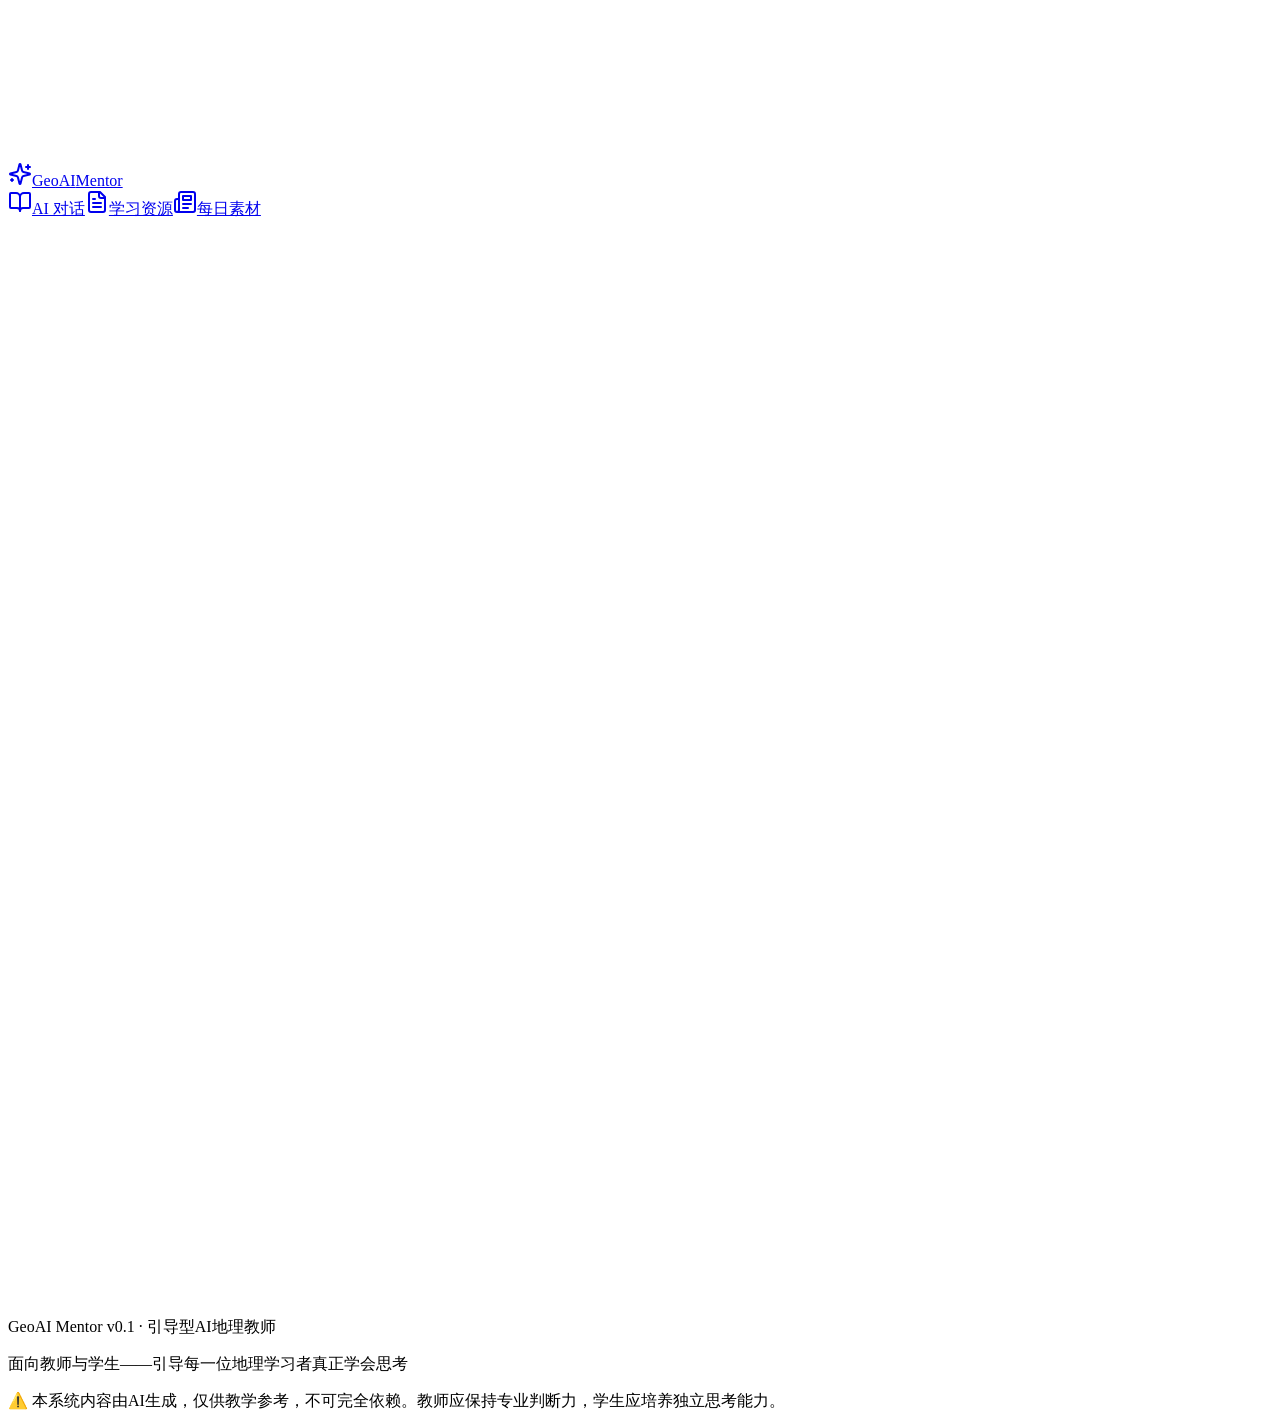
==== commit ec3d112a: "Fix GitHub Pages base path" ====
--- a/index.html
+++ b/index.html
@@ -1 +1 @@
-<!DOCTYPE html><!--L_Ao7BGgAb9qiqN9WqiGE--><html lang="zh-CN" class="dark"><head><meta charSet="utf-8"/><meta name="viewport" content="width=device-width, initial-scale=1"/><link rel="stylesheet" href="/_next/static/css/675a446ef642e53c.css" data-precedence="next"/><link rel="preload" as="script" fetchPriority="low" href="/_next/static/chunks/webpack-21af9b6358794928.js"/><script src="/_next/static/chunks/4bd1b696-c023c6e3521b1417.js" async=""></script><script src="/_next/static/chunks/255-d47fd57964443afe.js" async=""></script><script src="/_next/static/chunks/main-app-f5588b640bef6b7d.js" async=""></script><script src="/_next/static/chunks/584-323329d091a29cb1.js" async=""></script><script src="/_next/static/chunks/app/layout-8be242a654ff9fbc.js" async=""></script><script src="/_next/static/chunks/932-ba1302609a9194ad.js" async=""></script><script src="/_next/static/chunks/app/page-f2da2d7c72209211.js" async=""></script><title>GeoAI Mentor · 像特级教师一样引导你</title><meta name="description" content="AI驱动的引导型地理学习助手，面向教师备课与学生自主学习。不是替代教师，而是引导每一位地理学习者真正学会思考。"/><script src="/_next/static/chunks/polyfills-42372ed130431b0a.js" noModule=""></script></head><body class="min-h-screen bg-surface-950 text-white antialiased"><div hidden=""><!--$--><!--/$--></div><canvas class="fixed inset-0 pointer-events-none" style="z-index:0"></canvas><div class="relative z-10"><nav class="fixed top-0 left-0 right-0 z-50 glass border-b border-white/5"><div class="max-w-7xl mx-auto px-6 h-14 flex items-center justify-between"><a class="flex items-center gap-2 group" href="/"><svg xmlns="http://www.w3.org/2000/svg" width="24" height="24" viewBox="0 0 24 24" fill="none" stroke="currentColor" stroke-width="2" stroke-linecap="round" stroke-linejoin="round" class="lucide lucide-sparkles w-5 h-5 text-brand-400 group-hover:text-brand-300 transition-colors"><path d="M9.937 15.5A2 2 0 0 0 8.5 14.063l-6.135-1.582a.5.5 0 0 1 0-.962L8.5 9.936A2 2 0 0 0 9.937 8.5l1.582-6.135a.5.5 0 0 1 .963 0L14.063 8.5A2 2 0 0 0 15.5 9.937l6.135 1.581a.5.5 0 0 1 0 .964L15.5 14.063a2 2 0 0 0-1.437 1.437l-1.582 6.135a.5.5 0 0 1-.963 0z"></path><path d="M20 3v4"></path><path d="M22 5h-4"></path><path d="M4 17v2"></path><path d="M5 18H3"></path></svg><span class="font-bold text-base tracking-tight"><span class="gradient-text">GeoAI</span><span class="text-white/80 font-normal ml-1">Mentor</span></span></a><div class="flex items-center gap-1"><a href="/mentor"><span class="relative flex items-center gap-2 px-4 py-2 rounded-xl text-sm font-medium transition-colors text-white/50 hover:text-white/80" tabindex="0"><svg xmlns="http://www.w3.org/2000/svg" width="24" height="24" viewBox="0 0 24 24" fill="none" stroke="currentColor" stroke-width="2" stroke-linecap="round" stroke-linejoin="round" class="lucide lucide-book-open w-4 h-4"><path d="M12 7v14"></path><path d="M3 18a1 1 0 0 1-1-1V4a1 1 0 0 1 1-1h5a4 4 0 0 1 4 4 4 4 0 0 1 4-4h5a1 1 0 0 1 1 1v13a1 1 0 0 1-1 1h-6a3 3 0 0 0-3 3 3 3 0 0 0-3-3z"></path></svg>AI 对话</span></a><a href="/resources"><span class="relative flex items-center gap-2 px-4 py-2 rounded-xl text-sm font-medium transition-colors text-white/50 hover:text-white/80" tabindex="0"><svg xmlns="http://www.w3.org/2000/svg" width="24" height="24" viewBox="0 0 24 24" fill="none" stroke="currentColor" stroke-width="2" stroke-linecap="round" stroke-linejoin="round" class="lucide lucide-file-text w-4 h-4"><path d="M15 2H6a2 2 0 0 0-2 2v16a2 2 0 0 0 2 2h12a2 2 0 0 0 2-2V7Z"></path><path d="M14 2v4a2 2 0 0 0 2 2h4"></path><path d="M10 9H8"></path><path d="M16 13H8"></path><path d="M16 17H8"></path></svg>学习资源</span></a><a href="/daily"><span class="relative flex items-center gap-2 px-4 py-2 rounded-xl text-sm font-medium transition-colors text-white/50 hover:text-white/80" tabindex="0"><svg xmlns="http://www.w3.org/2000/svg" width="24" height="24" viewBox="0 0 24 24" fill="none" stroke="currentColor" stroke-width="2" stroke-linecap="round" stroke-linejoin="round" class="lucide lucide-newspaper w-4 h-4"><path d="M4 22h16a2 2 0 0 0 2-2V4a2 2 0 0 0-2-2H8a2 2 0 0 0-2 2v16a2 2 0 0 1-2 2Zm0 0a2 2 0 0 1-2-2v-9c0-1.1.9-2 2-2h2"></path><path d="M18 14h-8"></path><path d="M15 18h-5"></path><path d="M10 6h8v4h-8V6Z"></path></svg>每日素材</span></a></div></div></nav><section class="relative min-h-screen flex items-center justify-center px-6 pt-14"><div class="absolute top-1/4 left-1/2 -translate-x-1/2 w-[600px] h-[600px] bg-brand-500/5 rounded-full blur-[120px]"></div><div class="relative z-10 max-w-4xl mx-auto text-center"><div style="opacity:0;transform:translateY(30px)"><div class="inline-flex items-center gap-2 px-4 py-1.5 rounded-full glass border-brand-500/20 mb-8"><span class="w-2 h-2 rounded-full bg-brand-400 animate-pulse-soft"></span><span class="text-xs text-brand-300 font-medium">引导型AI地理教师</span></div></div><h1 class="text-4xl sm:text-5xl md:text-6xl font-bold tracking-tight leading-tight mb-6" style="opacity:0;transform:translateY(30px)">像<span class="gradient-text">特级教师</span>一样<br/>引导你</h1><p class="text-lg md:text-xl text-white/40 max-w-2xl mx-auto mb-10 leading-relaxed" style="opacity:0;transform:translateY(30px)">既是教师的智能教研伙伴，也是学生的AI地理导师。<br/>一对一AI导师通过提问与引导，帮你<span class="text-white/60">真正理解</span>地理的思维方式。</p><div class="flex flex-col sm:flex-row items-center justify-center gap-4" style="opacity:0;transform:translateY(30px)"><a href="/mentor"><button class="flex items-center gap-2 px-8 py-3.5 bg-brand-500 hover:bg-brand-400 text-white font-semibold rounded-2xl transition-colors shadow-lg shadow-brand-500/20" tabindex="0"><svg xmlns="http://www.w3.org/2000/svg" width="24" height="24" viewBox="0 0 24 24" fill="none" stroke="currentColor" stroke-width="2" stroke-linecap="round" stroke-linejoin="round" class="lucide lucide-arrow-right w-4 h-4"><path d="M5 12h14"></path><path d="m12 5 7 7-7 7"></path></svg>开始AI对话</button></a><a href="/resources"><button class="flex items-center gap-2 px-8 py-3.5 glass hover:bg-white/5 text-white/70 hover:text-white font-medium rounded-2xl transition-colors" tabindex="0"><svg xmlns="http://www.w3.org/2000/svg" width="24" height="24" viewBox="0 0 24 24" fill="none" stroke="currentColor" stroke-width="2" stroke-linecap="round" stroke-linejoin="round" class="lucide lucide-upload w-4 h-4"><path d="M21 15v4a2 2 0 0 1-2 2H5a2 2 0 0 1-2-2v-4"></path><polyline points="17 8 12 3 7 8"></polyline><line x1="12" x2="12" y1="3" y2="15"></line></svg>生成学习资源</button></a></div><div class="mt-20" style="opacity:0"><div class="w-5 h-8 rounded-full border border-white/10 mx-auto flex items-start justify-center p-1"><div class="w-1 h-2 rounded-full bg-white/20"></div></div></div></div></section><section class="relative z-10 max-w-6xl mx-auto px-6 py-24"><div class="text-center mb-16" style="opacity:0;transform:translateY(20px)"><h2 class="text-3xl font-bold text-white mb-4">既是教师的<span class="gradient-text">教研伙伴</span>，也是学生的<span class="gradient-text">AI导师</span></h2><p class="text-white/35 text-lg max-w-2xl mx-auto">同一套知识体系，两种使用模式——引导你从&quot;被动接受&quot;走向&quot;主动思考&quot;</p></div><div class="grid grid-cols-1 sm:grid-cols-2 lg:grid-cols-3 gap-5"><div class="glass-light rounded-2xl p-6 transition-colors glass-hover cursor-pointer  " style="opacity:0;transform:translateY(20px)"><div class="w-10 h-10 rounded-xl bg-brand-500/10 flex items-center justify-center mb-4"><svg xmlns="http://www.w3.org/2000/svg" width="24" height="24" viewBox="0 0 24 24" fill="none" stroke="currentColor" stroke-width="2" stroke-linecap="round" stroke-linejoin="round" class="lucide lucide-message-square w-5 h-5 text-brand-400"><path d="M21 15a2 2 0 0 1-2 2H7l-4 4V5a2 2 0 0 1 2-2h14a2 2 0 0 1 2 2z"></path></svg></div><h3 class="font-semibold text-white mb-2">AI 对话引导</h3><p class="text-sm text-white/35 leading-relaxed">特级教师级AI导师，通过提问与追问一步步引导——教师端聚焦备课思维，学生端引导自主探究，都不直接给答案。</p></div><div class="glass-light rounded-2xl p-6 transition-colors glass-hover cursor-pointer  " style="opacity:0;transform:translateY(20px)"><div class="w-10 h-10 rounded-xl bg-emerald-500/10 flex items-center justify-center mb-4"><svg xmlns="http://www.w3.org/2000/svg" width="24" height="24" viewBox="0 0 24 24" fill="none" stroke="currentColor" stroke-width="2" stroke-linecap="round" stroke-linejoin="round" class="lucide lucide-book-open w-5 h-5 text-emerald-400"><path d="M12 7v14"></path><path d="M3 18a1 1 0 0 1-1-1V4a1 1 0 0 1 1-1h5a4 4 0 0 1 4 4 4 4 0 0 1 4-4h5a1 1 0 0 1 1 1v13a1 1 0 0 1-1 1h-6a3 3 0 0 0-3 3 3 3 0 0 0-3-3z"></path></svg></div><h3 class="font-semibold text-white mb-2">课标深度分析</h3><p class="text-sm text-white/35 leading-relaxed">基于真实课程标准原文，对每条课标进行&#x27;行为条件+行为动词+认知内容&#x27;三维拆解，精准定位素养培育方向。</p></div><div class="glass-light rounded-2xl p-6 transition-colors glass-hover cursor-pointer  " style="opacity:0;transform:translateY(20px)"><div class="w-10 h-10 rounded-xl bg-teal-500/10 flex items-center justify-center mb-4"><svg xmlns="http://www.w3.org/2000/svg" width="24" height="24" viewBox="0 0 24 24" fill="none" stroke="currentColor" stroke-width="2" stroke-linecap="round" stroke-linejoin="round" class="lucide lucide-users w-5 h-5 text-teal-400"><path d="M16 21v-2a4 4 0 0 0-4-4H6a4 4 0 0 0-4 4v2"></path><circle cx="9" cy="7" r="4"></circle><path d="M22 21v-2a4 4 0 0 0-3-3.87"></path><path d="M16 3.13a4 4 0 0 1 0 7.75"></path></svg></div><h3 class="font-semibold text-white mb-2">学情与自我诊断</h3><p class="text-sm text-white/35 leading-relaxed">教师端引导分析学生认知起点与困难点；学生端帮助诊断自己对地理概念的理解盲区。</p></div><div class="glass-light rounded-2xl p-6 transition-colors glass-hover cursor-pointer  " style="opacity:0;transform:translateY(20px)"><div class="w-10 h-10 rounded-xl bg-sky-500/10 flex items-center justify-center mb-4"><svg xmlns="http://www.w3.org/2000/svg" width="24" height="24" viewBox="0 0 24 24" fill="none" stroke="currentColor" stroke-width="2" stroke-linecap="round" stroke-linejoin="round" class="lucide lucide-git-branch w-5 h-5 text-sky-400"><line x1="6" x2="6" y1="3" y2="15"></line><circle cx="18" cy="6" r="3"></circle><circle cx="6" cy="18" r="3"></circle><path d="M18 9a9 9 0 0 1-9 9"></path></svg></div><h3 class="font-semibold text-white mb-2">问题链与思维训练</h3><p class="text-sm text-white/35 leading-relaxed">构建由浅入深、层层递进的问题序列。既是教师的教学设计工具，也是学生的思维训练框架。</p></div><div class="glass-light rounded-2xl p-6 transition-colors glass-hover cursor-pointer  " style="opacity:0;transform:translateY(20px)"><div class="w-10 h-10 rounded-xl bg-amber-500/10 flex items-center justify-center mb-4"><svg xmlns="http://www.w3.org/2000/svg" width="24" height="24" viewBox="0 0 24 24" fill="none" stroke="currentColor" stroke-width="2" stroke-linecap="round" stroke-linejoin="round" class="lucide lucide-lightbulb w-5 h-5 text-amber-400"><path d="M15 14c.2-1 .7-1.7 1.5-2.5 1-.9 1.5-2.2 1.5-3.5A6 6 0 0 0 6 8c0 1 .2 2.2 1.5 3.5.7.7 1.3 1.5 1.5 2.5"></path><path d="M9 18h6"></path><path d="M10 22h4"></path></svg></div><h3 class="font-semibold text-white mb-2">学习资源生成</h3><p class="text-sm text-white/35 leading-relaxed">上传论文、新闻、数据等素材，AI自动匹配课标并生成案例、问题链、课堂活动与地理逻辑图。</p></div><div class="glass-light rounded-2xl p-6 transition-colors glass-hover cursor-pointer  " style="opacity:0;transform:translateY(20px)"><div class="w-10 h-10 rounded-xl bg-violet-500/10 flex items-center justify-center mb-4"><svg xmlns="http://www.w3.org/2000/svg" width="24" height="24" viewBox="0 0 24 24" fill="none" stroke="currentColor" stroke-width="2" stroke-linecap="round" stroke-linejoin="round" class="lucide lucide-network w-5 h-5 text-violet-400"><rect x="16" y="16" width="6" height="6" rx="1"></rect><rect x="2" y="16" width="6" height="6" rx="1"></rect><rect x="9" y="2" width="6" height="6" rx="1"></rect><path d="M5 16v-3a1 1 0 0 1 1-1h12a1 1 0 0 1 1 1v3"></path><path d="M12 12V8"></path></svg></div><h3 class="font-semibold text-white mb-2">地理逻辑图</h3><p class="text-sm text-white/35 leading-relaxed">生成过程图、结构图、机制图等可视化思维框架，帮助建立系统化的地理认知结构。</p></div></div></section><footer class="relative z-10 border-t border-white/5 py-10 px-6"><div class="max-w-6xl mx-auto flex flex-col sm:flex-row items-center justify-between gap-4"><p class="text-sm text-white/20">GeoAI Mentor v0.1 · 引导型AI地理教师</p><p class="text-sm text-white/15">面向教师与学生——引导每一位地理学习者真正学会思考</p></div></footer></div><!--$--><!--/$--><div class="border-t border-white/5 py-2 px-4 text-center"><p class="text-xs text-white/15">⚠️ 本系统内容由AI生成，仅供教学参考，不可完全依赖。教师应保持专业判断力，学生应培养独立思考能力。</p></div><script src="/_next/static/chunks/webpack-21af9b6358794928.js" id="_R_" async=""></script><script>(self.__next_f=self.__next_f||[]).push([0])</script><script>self.__next_f.push([1,"1:\"$Sreact.fragment\"\n2:I[5620,[\"584\",\"static/chunks/584-323329d091a29cb1.js\",\"177\",\"static/chunks/app/layout-8be242a654ff9fbc.js\"],\"default\"]\n3:I[9766,[],\"\"]\n4:I[8924,[],\"\"]\n5:I[5200,[\"584\",\"static/chunks/584-323329d091a29cb1.js\",\"932\",\"static/chunks/932-ba1302609a9194ad.js\",\"974\",\"static/chunks/app/page-f2da2d7c72209211.js\"],\"default\"]\n6:I[5865,[\"584\",\"static/chunks/584-323329d091a29cb1.js\",\"932\",\"static/chunks/932-ba1302609a9194ad.js\",\"974\",\"static/chunks/app/page-f2da2d7c72209211.js\"],\"default\"]\n7:I[1447,[\"584\",\"static/chunks/584-323329d091a29cb1.js\",\"932\",\"static/chunks/932-ba1302609a9194ad.js\",\"974\",\"static/chunks/app/page-f2da2d7c72209211.js\"],\"default\"]\n8:I[5465,[\"584\",\"static/chunks/584-323329d091a29cb1.js\",\"932\",\"static/chunks/932-ba1302609a9194ad.js\",\"974\",\"static/chunks/app/page-f2da2d7c72209211.js\"],\"default\"]\n9:I[4431,[],\"OutletBoundary\"]\nb:I[5278,[],\"AsyncMetadataOutlet\"]\nd:I[4431,[],\"ViewportBoundary\"]\nf:I[4431,[],\"MetadataBoundary\"]\n10:\"$Sreact.suspense\"\n12:I[7150,[],\"\"]\n:HL[\"/_next/static/css/675a446ef642e53c.css\",\"style\"]\n"])</script><script>self.__next_f.push([1,"0:{\"P\":null,\"b\":\"L_Ao7BGgAb9qiqN9WqiGE\",\"p\":\"\",\"c\":[\"\",\"\"],\"i\":false,\"f\":[[[\"\",{\"children\":[\"__PAGE__\",{}]},\"$undefined\",\"$undefined\",true],[\"\",[\"$\",\"$1\",\"c\",{\"children\":[[[\"$\",\"link\",\"0\",{\"rel\":\"stylesheet\",\"href\":\"/_next/static/css/675a446ef642e53c.css\",\"precedence\":\"next\",\"crossOrigin\":\"$undefined\",\"nonce\":\"$undefined\"}]],[\"$\",\"html\",null,{\"lang\":\"zh-CN\",\"className\":\"dark\",\"children\":[\"$\",\"body\",null,{\"className\":\"min-h-screen bg-surface-950 text-white antialiased\",\"children\":[\"$\",\"$L2\",null,{\"children\":[\"$\",\"$L3\",null,{\"parallelRouterKey\":\"children\",\"error\":\"$undefined\",\"errorStyles\":\"$undefined\",\"errorScripts\":\"$undefined\",\"template\":[\"$\",\"$L4\",null,{}],\"templateStyles\":\"$undefined\",\"templateScripts\":\"$undefined\",\"notFound\":[[[\"$\",\"title\",null,{\"children\":\"404: This page could not be found.\"}],[\"$\",\"div\",null,{\"style\":{\"fontFamily\":\"system-ui,\\\"Segoe UI\\\",Roboto,Helvetica,Arial,sans-serif,\\\"Apple Color Emoji\\\",\\\"Segoe UI Emoji\\\"\",\"height\":\"100vh\",\"textAlign\":\"center\",\"display\":\"flex\",\"flexDirection\":\"column\",\"alignItems\":\"center\",\"justifyContent\":\"center\"},\"children\":[\"$\",\"div\",null,{\"children\":[[\"$\",\"style\",null,{\"dangerouslySetInnerHTML\":{\"__html\":\"body{color:#000;background:#fff;margin:0}.next-error-h1{border-right:1px solid rgba(0,0,0,.3)}@media (prefers-color-scheme:dark){body{color:#fff;background:#000}.next-error-h1{border-right:1px solid rgba(255,255,255,.3)}}\"}}],[\"$\",\"h1\",null,{\"className\":\"next-error-h1\",\"style\":{\"display\":\"inline-block\",\"margin\":\"0 20px 0 0\",\"padding\":\"0 23px 0 0\",\"fontSize\":24,\"fontWeight\":500,\"verticalAlign\":\"top\",\"lineHeight\":\"49px\"},\"children\":404}],[\"$\",\"div\",null,{\"style\":{\"display\":\"inline-block\"},\"children\":[\"$\",\"h2\",null,{\"style\":{\"fontSize\":14,\"fontWeight\":400,\"lineHeight\":\"49px\",\"margin\":0},\"children\":\"This page could not be found.\"}]}]]}]}]],[]],\"forbidden\":\"$undefined\",\"unauthorized\":\"$undefined\"}]}]}]}]]}],{\"children\":[\"__PAGE__\",[\"$\",\"$1\",\"c\",{\"children\":[[[\"$\",\"$L5\",null,{}],[\"$\",\"div\",null,{\"className\":\"relative z-10\",\"children\":[[\"$\",\"$L6\",null,{}],[\"$\",\"$L7\",null,{}],[\"$\",\"$L8\",null,{}],[\"$\",\"footer\",null,{\"className\":\"relative z-10 border-t border-white/5 py-10 px-6\",\"children\":[\"$\",\"div\",null,{\"className\":\"max-w-6xl mx-auto flex flex-col sm:flex-row items-center justify-between gap-4\",\"children\":[[\"$\",\"p\",null,{\"className\":\"text-sm text-white/20\",\"children\":\"GeoAI Mentor v0.1 · 引导型AI地理教师\"}],[\"$\",\"p\",null,{\"className\":\"text-sm text-white/15\",\"children\":\"面向教师与学生——引导每一位地理学习者真正学会思考\"}]]}]}]]}]],null,[\"$\",\"$L9\",null,{\"children\":[\"$La\",[\"$\",\"$Lb\",null,{\"promise\":\"$@c\"}]]}]]}],{},null,false]},null,false],[\"$\",\"$1\",\"h\",{\"children\":[null,[[\"$\",\"$Ld\",null,{\"children\":\"$Le\"}],null],[\"$\",\"$Lf\",null,{\"children\":[\"$\",\"div\",null,{\"hidden\":true,\"children\":[\"$\",\"$10\",null,{\"fallback\":null,\"children\":\"$L11\"}]}]}]]}],false]],\"m\":\"$undefined\",\"G\":[\"$12\",[]],\"s\":false,\"S\":true}\n"])</script><script>self.__next_f.push([1,"e:[[\"$\",\"meta\",\"0\",{\"charSet\":\"utf-8\"}],[\"$\",\"meta\",\"1\",{\"name\":\"viewport\",\"content\":\"width=device-width, initial-scale=1\"}]]\na:null\n"])</script><script>self.__next_f.push([1,"c:{\"metadata\":[[\"$\",\"title\",\"0\",{\"children\":\"GeoAI Mentor · 像特级教师一样引导你\"}],[\"$\",\"meta\",\"1\",{\"name\":\"description\",\"content\":\"AI驱动的引导型地理学习助手，面向教师备课与学生自主学习。不是替代教师，而是引导每一位地理学习者真正学会思考。\"}]],\"error\":null,\"digest\":\"$undefined\"}\n"])</script><script>self.__next_f.push([1,"11:\"$c:metadata\"\n"])</script></body></html>+<!DOCTYPE html><!--1pLVmigMN8kDegPvsj__a--><html lang="zh-CN" class="dark"><head><meta charSet="utf-8"/><meta name="viewport" content="width=device-width, initial-scale=1"/><link rel="stylesheet" href="/geoai-mentor/_next/static/css/675a446ef642e53c.css" data-precedence="next"/><link rel="preload" as="script" fetchPriority="low" href="/geoai-mentor/_next/static/chunks/webpack-180e97796d67b0e7.js"/><script src="/geoai-mentor/_next/static/chunks/4bd1b696-c023c6e3521b1417.js" async=""></script><script src="/geoai-mentor/_next/static/chunks/255-962ac9603597a83e.js" async=""></script><script src="/geoai-mentor/_next/static/chunks/main-app-f5588b640bef6b7d.js" async=""></script><script src="/geoai-mentor/_next/static/chunks/584-323329d091a29cb1.js" async=""></script><script src="/geoai-mentor/_next/static/chunks/app/layout-8be242a654ff9fbc.js" async=""></script><script src="/geoai-mentor/_next/static/chunks/932-ba1302609a9194ad.js" async=""></script><script src="/geoai-mentor/_next/static/chunks/app/page-f2da2d7c72209211.js" async=""></script><title>GeoAI Mentor · 像特级教师一样引导你</title><meta name="description" content="AI驱动的引导型地理学习助手，面向教师备课与学生自主学习。不是替代教师，而是引导每一位地理学习者真正学会思考。"/><script src="/geoai-mentor/_next/static/chunks/polyfills-42372ed130431b0a.js" noModule=""></script></head><body class="min-h-screen bg-surface-950 text-white antialiased"><div hidden=""><!--$--><!--/$--></div><canvas class="fixed inset-0 pointer-events-none" style="z-index:0"></canvas><div class="relative z-10"><nav class="fixed top-0 left-0 right-0 z-50 glass border-b border-white/5"><div class="max-w-7xl mx-auto px-6 h-14 flex items-center justify-between"><a class="flex items-center gap-2 group" href="/geoai-mentor"><svg xmlns="http://www.w3.org/2000/svg" width="24" height="24" viewBox="0 0 24 24" fill="none" stroke="currentColor" stroke-width="2" stroke-linecap="round" stroke-linejoin="round" class="lucide lucide-sparkles w-5 h-5 text-brand-400 group-hover:text-brand-300 transition-colors"><path d="M9.937 15.5A2 2 0 0 0 8.5 14.063l-6.135-1.582a.5.5 0 0 1 0-.962L8.5 9.936A2 2 0 0 0 9.937 8.5l1.582-6.135a.5.5 0 0 1 .963 0L14.063 8.5A2 2 0 0 0 15.5 9.937l6.135 1.581a.5.5 0 0 1 0 .964L15.5 14.063a2 2 0 0 0-1.437 1.437l-1.582 6.135a.5.5 0 0 1-.963 0z"></path><path d="M20 3v4"></path><path d="M22 5h-4"></path><path d="M4 17v2"></path><path d="M5 18H3"></path></svg><span class="font-bold text-base tracking-tight"><span class="gradient-text">GeoAI</span><span class="text-white/80 font-normal ml-1">Mentor</span></span></a><div class="flex items-center gap-1"><a href="/geoai-mentor/mentor"><span class="relative flex items-center gap-2 px-4 py-2 rounded-xl text-sm font-medium transition-colors text-white/50 hover:text-white/80" tabindex="0"><svg xmlns="http://www.w3.org/2000/svg" width="24" height="24" viewBox="0 0 24 24" fill="none" stroke="currentColor" stroke-width="2" stroke-linecap="round" stroke-linejoin="round" class="lucide lucide-book-open w-4 h-4"><path d="M12 7v14"></path><path d="M3 18a1 1 0 0 1-1-1V4a1 1 0 0 1 1-1h5a4 4 0 0 1 4 4 4 4 0 0 1 4-4h5a1 1 0 0 1 1 1v13a1 1 0 0 1-1 1h-6a3 3 0 0 0-3 3 3 3 0 0 0-3-3z"></path></svg>AI 对话</span></a><a href="/geoai-mentor/resources"><span class="relative flex items-center gap-2 px-4 py-2 rounded-xl text-sm font-medium transition-colors text-white/50 hover:text-white/80" tabindex="0"><svg xmlns="http://www.w3.org/2000/svg" width="24" height="24" viewBox="0 0 24 24" fill="none" stroke="currentColor" stroke-width="2" stroke-linecap="round" stroke-linejoin="round" class="lucide lucide-file-text w-4 h-4"><path d="M15 2H6a2 2 0 0 0-2 2v16a2 2 0 0 0 2 2h12a2 2 0 0 0 2-2V7Z"></path><path d="M14 2v4a2 2 0 0 0 2 2h4"></path><path d="M10 9H8"></path><path d="M16 13H8"></path><path d="M16 17H8"></path></svg>学习资源</span></a><a href="/geoai-mentor/daily"><span class="relative flex items-center gap-2 px-4 py-2 rounded-xl text-sm font-medium transition-colors text-white/50 hover:text-white/80" tabindex="0"><svg xmlns="http://www.w3.org/2000/svg" width="24" height="24" viewBox="0 0 24 24" fill="none" stroke="currentColor" stroke-width="2" stroke-linecap="round" stroke-linejoin="round" class="lucide lucide-newspaper w-4 h-4"><path d="M4 22h16a2 2 0 0 0 2-2V4a2 2 0 0 0-2-2H8a2 2 0 0 0-2 2v16a2 2 0 0 1-2 2Zm0 0a2 2 0 0 1-2-2v-9c0-1.1.9-2 2-2h2"></path><path d="M18 14h-8"></path><path d="M15 18h-5"></path><path d="M10 6h8v4h-8V6Z"></path></svg>每日素材</span></a></div></div></nav><section class="relative min-h-screen flex items-center justify-center px-6 pt-14"><div class="absolute top-1/4 left-1/2 -translate-x-1/2 w-[600px] h-[600px] bg-brand-500/5 rounded-full blur-[120px]"></div><div class="relative z-10 max-w-4xl mx-auto text-center"><div style="opacity:0;transform:translateY(30px)"><div class="inline-flex items-center gap-2 px-4 py-1.5 rounded-full glass border-brand-500/20 mb-8"><span class="w-2 h-2 rounded-full bg-brand-400 animate-pulse-soft"></span><span class="text-xs text-brand-300 font-medium">引导型AI地理教师</span></div></div><h1 class="text-4xl sm:text-5xl md:text-6xl font-bold tracking-tight leading-tight mb-6" style="opacity:0;transform:translateY(30px)">像<span class="gradient-text">特级教师</span>一样<br/>引导你</h1><p class="text-lg md:text-xl text-white/40 max-w-2xl mx-auto mb-10 leading-relaxed" style="opacity:0;transform:translateY(30px)">既是教师的智能教研伙伴，也是学生的AI地理导师。<br/>一对一AI导师通过提问与引导，帮你<span class="text-white/60">真正理解</span>地理的思维方式。</p><div class="flex flex-col sm:flex-row items-center justify-center gap-4" style="opacity:0;transform:translateY(30px)"><a href="/geoai-mentor/mentor"><button class="flex items-center gap-2 px-8 py-3.5 bg-brand-500 hover:bg-brand-400 text-white font-semibold rounded-2xl transition-colors shadow-lg shadow-brand-500/20" tabindex="0"><svg xmlns="http://www.w3.org/2000/svg" width="24" height="24" viewBox="0 0 24 24" fill="none" stroke="currentColor" stroke-width="2" stroke-linecap="round" stroke-linejoin="round" class="lucide lucide-arrow-right w-4 h-4"><path d="M5 12h14"></path><path d="m12 5 7 7-7 7"></path></svg>开始AI对话</button></a><a href="/geoai-mentor/resources"><button class="flex items-center gap-2 px-8 py-3.5 glass hover:bg-white/5 text-white/70 hover:text-white font-medium rounded-2xl transition-colors" tabindex="0"><svg xmlns="http://www.w3.org/2000/svg" width="24" height="24" viewBox="0 0 24 24" fill="none" stroke="currentColor" stroke-width="2" stroke-linecap="round" stroke-linejoin="round" class="lucide lucide-upload w-4 h-4"><path d="M21 15v4a2 2 0 0 1-2 2H5a2 2 0 0 1-2-2v-4"></path><polyline points="17 8 12 3 7 8"></polyline><line x1="12" x2="12" y1="3" y2="15"></line></svg>生成学习资源</button></a></div><div class="mt-20" style="opacity:0"><div class="w-5 h-8 rounded-full border border-white/10 mx-auto flex items-start justify-center p-1"><div class="w-1 h-2 rounded-full bg-white/20"></div></div></div></div></section><section class="relative z-10 max-w-6xl mx-auto px-6 py-24"><div class="text-center mb-16" style="opacity:0;transform:translateY(20px)"><h2 class="text-3xl font-bold text-white mb-4">既是教师的<span class="gradient-text">教研伙伴</span>，也是学生的<span class="gradient-text">AI导师</span></h2><p class="text-white/35 text-lg max-w-2xl mx-auto">同一套知识体系，两种使用模式——引导你从&quot;被动接受&quot;走向&quot;主动思考&quot;</p></div><div class="grid grid-cols-1 sm:grid-cols-2 lg:grid-cols-3 gap-5"><div class="glass-light rounded-2xl p-6 transition-colors glass-hover cursor-pointer  " style="opacity:0;transform:translateY(20px)"><div class="w-10 h-10 rounded-xl bg-brand-500/10 flex items-center justify-center mb-4"><svg xmlns="http://www.w3.org/2000/svg" width="24" height="24" viewBox="0 0 24 24" fill="none" stroke="currentColor" stroke-width="2" stroke-linecap="round" stroke-linejoin="round" class="lucide lucide-message-square w-5 h-5 text-brand-400"><path d="M21 15a2 2 0 0 1-2 2H7l-4 4V5a2 2 0 0 1 2-2h14a2 2 0 0 1 2 2z"></path></svg></div><h3 class="font-semibold text-white mb-2">AI 对话引导</h3><p class="text-sm text-white/35 leading-relaxed">特级教师级AI导师，通过提问与追问一步步引导——教师端聚焦备课思维，学生端引导自主探究，都不直接给答案。</p></div><div class="glass-light rounded-2xl p-6 transition-colors glass-hover cursor-pointer  " style="opacity:0;transform:translateY(20px)"><div class="w-10 h-10 rounded-xl bg-emerald-500/10 flex items-center justify-center mb-4"><svg xmlns="http://www.w3.org/2000/svg" width="24" height="24" viewBox="0 0 24 24" fill="none" stroke="currentColor" stroke-width="2" stroke-linecap="round" stroke-linejoin="round" class="lucide lucide-book-open w-5 h-5 text-emerald-400"><path d="M12 7v14"></path><path d="M3 18a1 1 0 0 1-1-1V4a1 1 0 0 1 1-1h5a4 4 0 0 1 4 4 4 4 0 0 1 4-4h5a1 1 0 0 1 1 1v13a1 1 0 0 1-1 1h-6a3 3 0 0 0-3 3 3 3 0 0 0-3-3z"></path></svg></div><h3 class="font-semibold text-white mb-2">课标深度分析</h3><p class="text-sm text-white/35 leading-relaxed">基于真实课程标准原文，对每条课标进行&#x27;行为条件+行为动词+认知内容&#x27;三维拆解，精准定位素养培育方向。</p></div><div class="glass-light rounded-2xl p-6 transition-colors glass-hover cursor-pointer  " style="opacity:0;transform:translateY(20px)"><div class="w-10 h-10 rounded-xl bg-teal-500/10 flex items-center justify-center mb-4"><svg xmlns="http://www.w3.org/2000/svg" width="24" height="24" viewBox="0 0 24 24" fill="none" stroke="currentColor" stroke-width="2" stroke-linecap="round" stroke-linejoin="round" class="lucide lucide-users w-5 h-5 text-teal-400"><path d="M16 21v-2a4 4 0 0 0-4-4H6a4 4 0 0 0-4 4v2"></path><circle cx="9" cy="7" r="4"></circle><path d="M22 21v-2a4 4 0 0 0-3-3.87"></path><path d="M16 3.13a4 4 0 0 1 0 7.75"></path></svg></div><h3 class="font-semibold text-white mb-2">学情与自我诊断</h3><p class="text-sm text-white/35 leading-relaxed">教师端引导分析学生认知起点与困难点；学生端帮助诊断自己对地理概念的理解盲区。</p></div><div class="glass-light rounded-2xl p-6 transition-colors glass-hover cursor-pointer  " style="opacity:0;transform:translateY(20px)"><div class="w-10 h-10 rounded-xl bg-sky-500/10 flex items-center justify-center mb-4"><svg xmlns="http://www.w3.org/2000/svg" width="24" height="24" viewBox="0 0 24 24" fill="none" stroke="currentColor" stroke-width="2" stroke-linecap="round" stroke-linejoin="round" class="lucide lucide-git-branch w-5 h-5 text-sky-400"><line x1="6" x2="6" y1="3" y2="15"></line><circle cx="18" cy="6" r="3"></circle><circle cx="6" cy="18" r="3"></circle><path d="M18 9a9 9 0 0 1-9 9"></path></svg></div><h3 class="font-semibold text-white mb-2">问题链与思维训练</h3><p class="text-sm text-white/35 leading-relaxed">构建由浅入深、层层递进的问题序列。既是教师的教学设计工具，也是学生的思维训练框架。</p></div><div class="glass-light rounded-2xl p-6 transition-colors glass-hover cursor-pointer  " style="opacity:0;transform:translateY(20px)"><div class="w-10 h-10 rounded-xl bg-amber-500/10 flex items-center justify-center mb-4"><svg xmlns="http://www.w3.org/2000/svg" width="24" height="24" viewBox="0 0 24 24" fill="none" stroke="currentColor" stroke-width="2" stroke-linecap="round" stroke-linejoin="round" class="lucide lucide-lightbulb w-5 h-5 text-amber-400"><path d="M15 14c.2-1 .7-1.7 1.5-2.5 1-.9 1.5-2.2 1.5-3.5A6 6 0 0 0 6 8c0 1 .2 2.2 1.5 3.5.7.7 1.3 1.5 1.5 2.5"></path><path d="M9 18h6"></path><path d="M10 22h4"></path></svg></div><h3 class="font-semibold text-white mb-2">学习资源生成</h3><p class="text-sm text-white/35 leading-relaxed">上传论文、新闻、数据等素材，AI自动匹配课标并生成案例、问题链、课堂活动与地理逻辑图。</p></div><div class="glass-light rounded-2xl p-6 transition-colors glass-hover cursor-pointer  " style="opacity:0;transform:translateY(20px)"><div class="w-10 h-10 rounded-xl bg-violet-500/10 flex items-center justify-center mb-4"><svg xmlns="http://www.w3.org/2000/svg" width="24" height="24" viewBox="0 0 24 24" fill="none" stroke="currentColor" stroke-width="2" stroke-linecap="round" stroke-linejoin="round" class="lucide lucide-network w-5 h-5 text-violet-400"><rect x="16" y="16" width="6" height="6" rx="1"></rect><rect x="2" y="16" width="6" height="6" rx="1"></rect><rect x="9" y="2" width="6" height="6" rx="1"></rect><path d="M5 16v-3a1 1 0 0 1 1-1h12a1 1 0 0 1 1 1v3"></path><path d="M12 12V8"></path></svg></div><h3 class="font-semibold text-white mb-2">地理逻辑图</h3><p class="text-sm text-white/35 leading-relaxed">生成过程图、结构图、机制图等可视化思维框架，帮助建立系统化的地理认知结构。</p></div></div></section><footer class="relative z-10 border-t border-white/5 py-10 px-6"><div class="max-w-6xl mx-auto flex flex-col sm:flex-row items-center justify-between gap-4"><p class="text-sm text-white/20">GeoAI Mentor v0.1 · 引导型AI地理教师</p><p class="text-sm text-white/15">面向教师与学生——引导每一位地理学习者真正学会思考</p></div></footer></div><!--$--><!--/$--><div class="border-t border-white/5 py-2 px-4 text-center"><p class="text-xs text-white/15">⚠️ 本系统内容由AI生成，仅供教学参考，不可完全依赖。教师应保持专业判断力，学生应培养独立思考能力。</p></div><script src="/geoai-mentor/_next/static/chunks/webpack-180e97796d67b0e7.js" id="_R_" async=""></script><script>(self.__next_f=self.__next_f||[]).push([0])</script><script>self.__next_f.push([1,"1:\"$Sreact.fragment\"\n2:I[5620,[\"584\",\"static/chunks/584-323329d091a29cb1.js\",\"177\",\"static/chunks/app/layout-8be242a654ff9fbc.js\"],\"default\"]\n3:I[9766,[],\"\"]\n4:I[8924,[],\"\"]\n5:I[5200,[\"584\",\"static/chunks/584-323329d091a29cb1.js\",\"932\",\"static/chunks/932-ba1302609a9194ad.js\",\"974\",\"static/chunks/app/page-f2da2d7c72209211.js\"],\"default\"]\n6:I[5865,[\"584\",\"static/chunks/584-323329d091a29cb1.js\",\"932\",\"static/chunks/932-ba1302609a9194ad.js\",\"974\",\"static/chunks/app/page-f2da2d7c72209211.js\"],\"default\"]\n7:I[1447,[\"584\",\"static/chunks/584-323329d091a29cb1.js\",\"932\",\"static/chunks/932-ba1302609a9194ad.js\",\"974\",\"static/chunks/app/page-f2da2d7c72209211.js\"],\"default\"]\n8:I[5465,[\"584\",\"static/chunks/584-323329d091a29cb1.js\",\"932\",\"static/chunks/932-ba1302609a9194ad.js\",\"974\",\"static/chunks/app/page-f2da2d7c72209211.js\"],\"default\"]\n9:I[4431,[],\"OutletBoundary\"]\nb:I[5278,[],\"AsyncMetadataOutlet\"]\nd:I[4431,[],\"ViewportBoundary\"]\nf:I[4431,[],\"MetadataBoundary\"]\n10:\"$Sreact.suspense\"\n12:I[7150,[],\"\"]\n:HL[\"/geoai-mentor/_next/static/css/675a446ef642e53c.css\",\"style\"]\n"])</script><script>self.__next_f.push([1,"0:{\"P\":null,\"b\":\"1pLVmigMN8kDegPvsj-_a\",\"p\":\"/geoai-mentor\",\"c\":[\"\",\"\"],\"i\":false,\"f\":[[[\"\",{\"children\":[\"__PAGE__\",{}]},\"$undefined\",\"$undefined\",true],[\"\",[\"$\",\"$1\",\"c\",{\"children\":[[[\"$\",\"link\",\"0\",{\"rel\":\"stylesheet\",\"href\":\"/geoai-mentor/_next/static/css/675a446ef642e53c.css\",\"precedence\":\"next\",\"crossOrigin\":\"$undefined\",\"nonce\":\"$undefined\"}]],[\"$\",\"html\",null,{\"lang\":\"zh-CN\",\"className\":\"dark\",\"children\":[\"$\",\"body\",null,{\"className\":\"min-h-screen bg-surface-950 text-white antialiased\",\"children\":[\"$\",\"$L2\",null,{\"children\":[\"$\",\"$L3\",null,{\"parallelRouterKey\":\"children\",\"error\":\"$undefined\",\"errorStyles\":\"$undefined\",\"errorScripts\":\"$undefined\",\"template\":[\"$\",\"$L4\",null,{}],\"templateStyles\":\"$undefined\",\"templateScripts\":\"$undefined\",\"notFound\":[[[\"$\",\"title\",null,{\"children\":\"404: This page could not be found.\"}],[\"$\",\"div\",null,{\"style\":{\"fontFamily\":\"system-ui,\\\"Segoe UI\\\",Roboto,Helvetica,Arial,sans-serif,\\\"Apple Color Emoji\\\",\\\"Segoe UI Emoji\\\"\",\"height\":\"100vh\",\"textAlign\":\"center\",\"display\":\"flex\",\"flexDirection\":\"column\",\"alignItems\":\"center\",\"justifyContent\":\"center\"},\"children\":[\"$\",\"div\",null,{\"children\":[[\"$\",\"style\",null,{\"dangerouslySetInnerHTML\":{\"__html\":\"body{color:#000;background:#fff;margin:0}.next-error-h1{border-right:1px solid rgba(0,0,0,.3)}@media (prefers-color-scheme:dark){body{color:#fff;background:#000}.next-error-h1{border-right:1px solid rgba(255,255,255,.3)}}\"}}],[\"$\",\"h1\",null,{\"className\":\"next-error-h1\",\"style\":{\"display\":\"inline-block\",\"margin\":\"0 20px 0 0\",\"padding\":\"0 23px 0 0\",\"fontSize\":24,\"fontWeight\":500,\"verticalAlign\":\"top\",\"lineHeight\":\"49px\"},\"children\":404}],[\"$\",\"div\",null,{\"style\":{\"display\":\"inline-block\"},\"children\":[\"$\",\"h2\",null,{\"style\":{\"fontSize\":14,\"fontWeight\":400,\"lineHeight\":\"49px\",\"margin\":0},\"children\":\"This page could not be found.\"}]}]]}]}]],[]],\"forbidden\":\"$undefined\",\"unauthorized\":\"$undefined\"}]}]}]}]]}],{\"children\":[\"__PAGE__\",[\"$\",\"$1\",\"c\",{\"children\":[[[\"$\",\"$L5\",null,{}],[\"$\",\"div\",null,{\"className\":\"relative z-10\",\"children\":[[\"$\",\"$L6\",null,{}],[\"$\",\"$L7\",null,{}],[\"$\",\"$L8\",null,{}],[\"$\",\"footer\",null,{\"className\":\"relative z-10 border-t border-white/5 py-10 px-6\",\"children\":[\"$\",\"div\",null,{\"className\":\"max-w-6xl mx-auto flex flex-col sm:flex-row items-center justify-between gap-4\",\"children\":[[\"$\",\"p\",null,{\"className\":\"text-sm text-white/20\",\"children\":\"GeoAI Mentor v0.1 · 引导型AI地理教师\"}],[\"$\",\"p\",null,{\"className\":\"text-sm text-white/15\",\"children\":\"面向教师与学生——引导每一位地理学习者真正学会思考\"}]]}]}]]}]],null,[\"$\",\"$L9\",null,{\"children\":[\"$La\",[\"$\",\"$Lb\",null,{\"promise\":\"$@c\"}]]}]]}],{},null,false]},null,false],[\"$\",\"$1\",\"h\",{\"children\":[null,[[\"$\",\"$Ld\",null,{\"children\":\"$Le\"}],null],[\"$\",\"$Lf\",null,{\"children\":[\"$\",\"div\",null,{\"hidden\":true,\"children\":[\"$\",\"$10\",null,{\"fallback\":null,\"children\":\"$L11\"}]}]}]]}],false]],\"m\":\"$undefined\",\"G\":[\"$12\",[]],\"s\":false,\"S\":true}\n"])</script><script>self.__next_f.push([1,"e:[[\"$\",\"meta\",\"0\",{\"charSet\":\"utf-8\"}],[\"$\",\"meta\",\"1\",{\"name\":\"viewport\",\"content\":\"width=device-width, initial-scale=1\"}]]\na:null\n"])</script><script>self.__next_f.push([1,"c:{\"metadata\":[[\"$\",\"title\",\"0\",{\"children\":\"GeoAI Mentor · 像特级教师一样引导你\"}],[\"$\",\"meta\",\"1\",{\"name\":\"description\",\"content\":\"AI驱动的引导型地理学习助手，面向教师备课与学生自主学习。不是替代教师，而是引导每一位地理学习者真正学会思考。\"}]],\"error\":null,\"digest\":\"$undefined\"}\n"])</script><script>self.__next_f.push([1,"11:\"$c:metadata\"\n"])</script></body></html>
